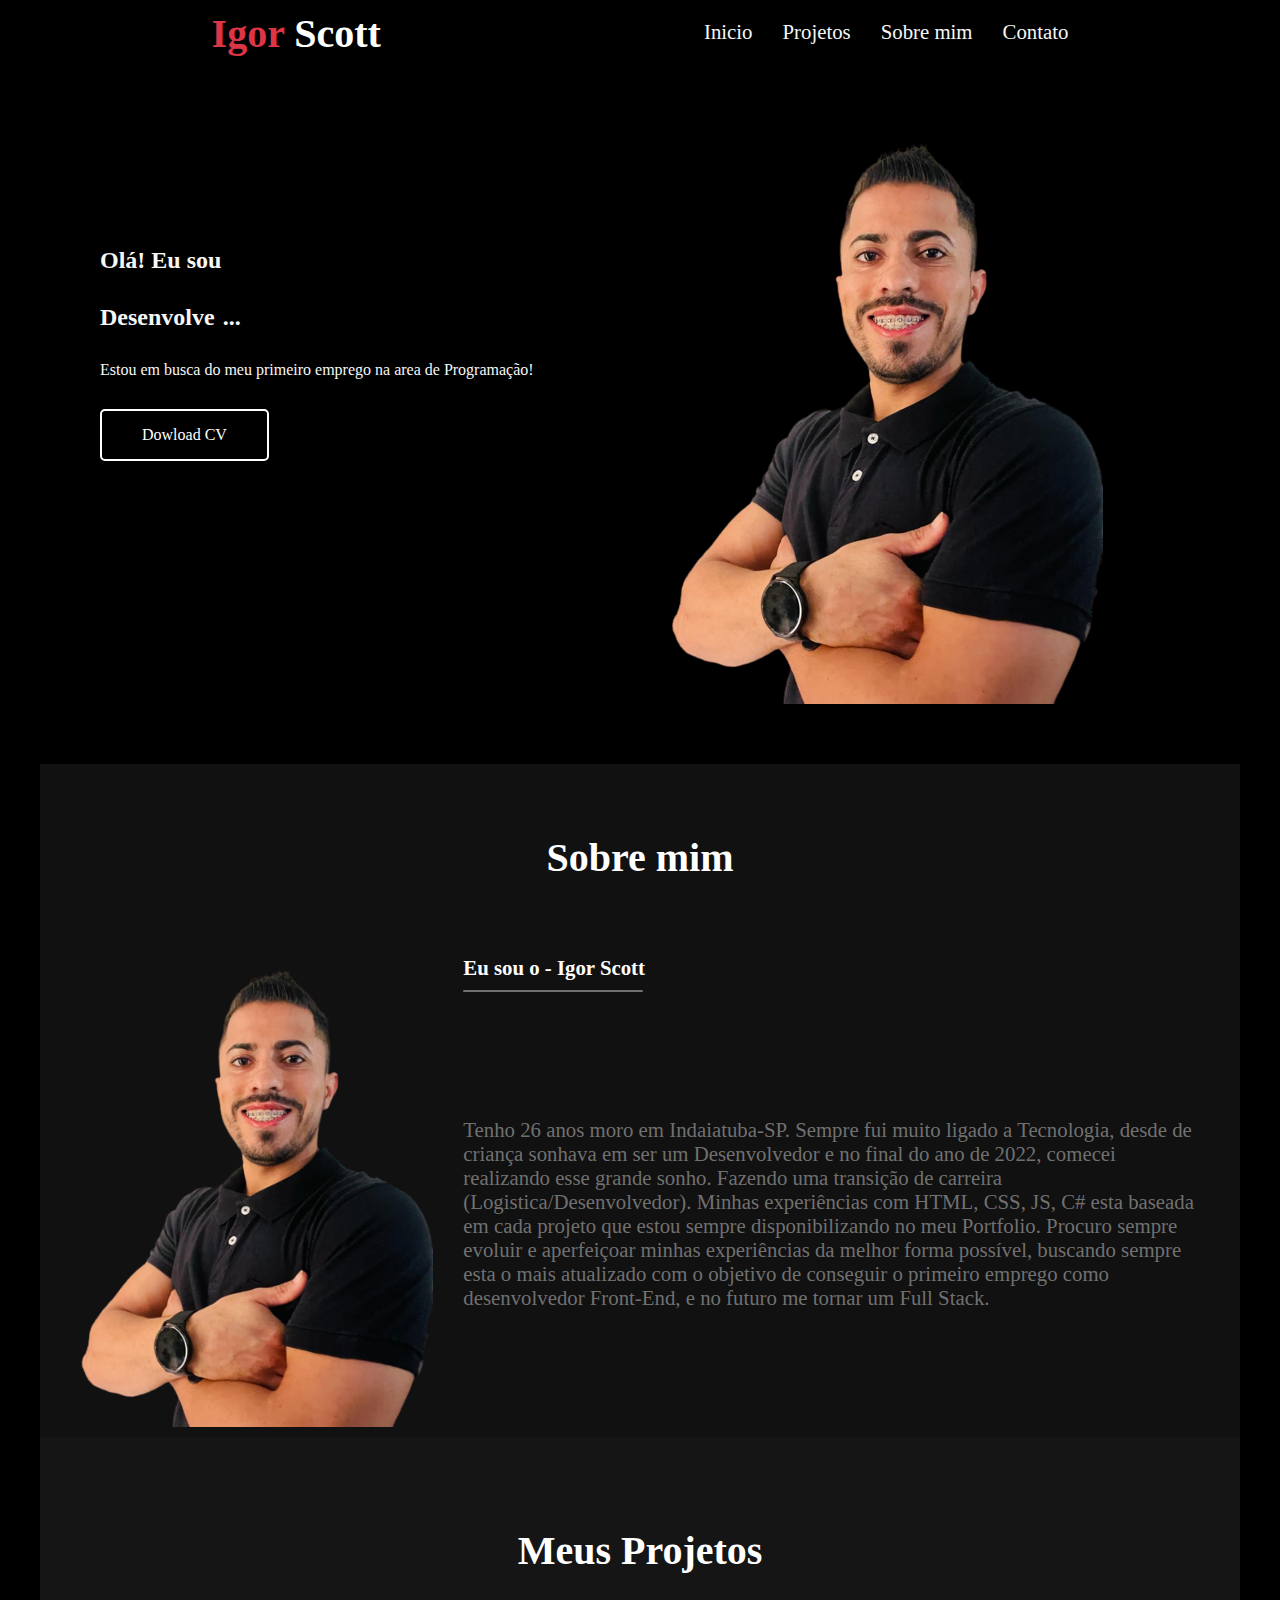
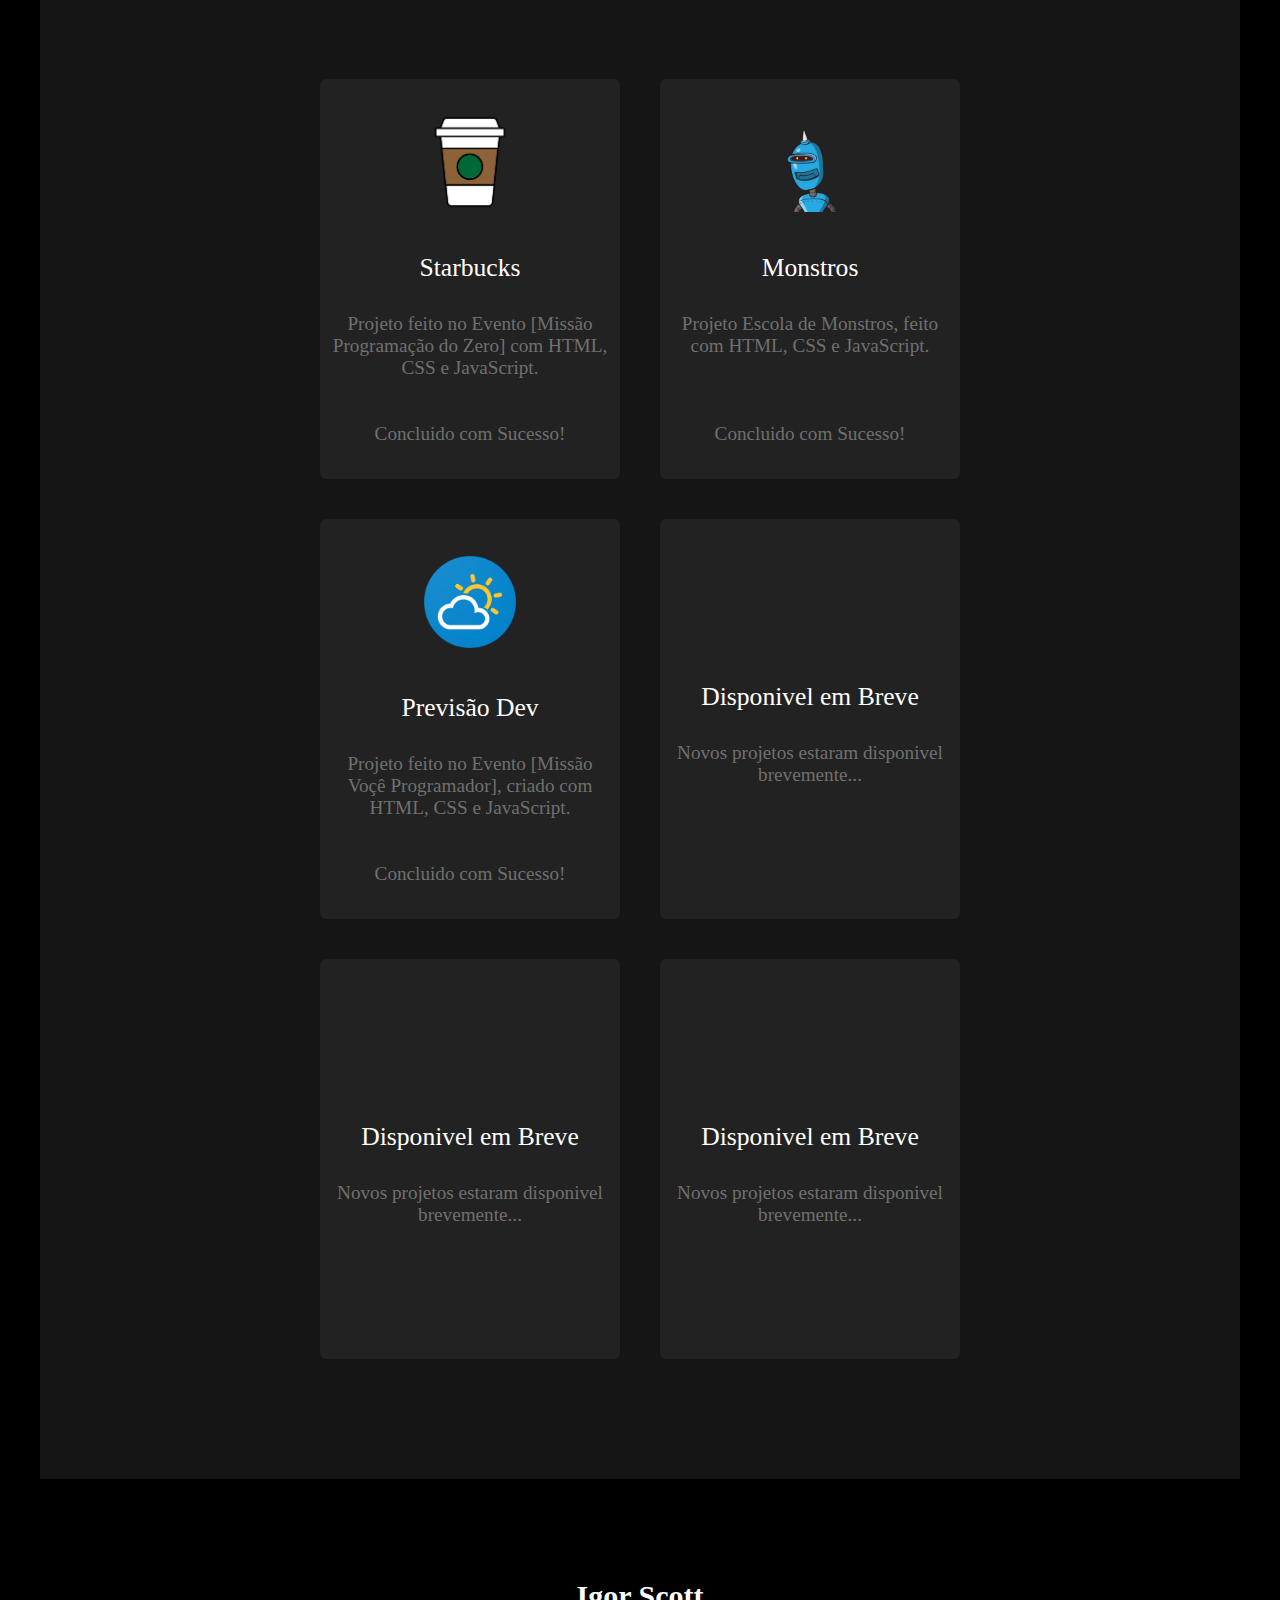
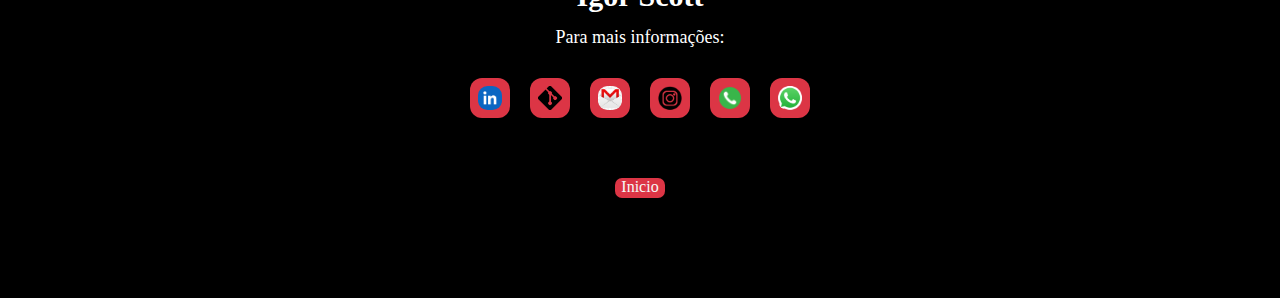
==== index.html @ 95c555ff "Meu Portfolio" ====
<!DOCTYPE html>
<html lang="pt-br">
  <head>
    <meta charset="UTF-8" />
    <meta http-equiv="X-UA-Compatible" content="IE=edge" />
    <meta name="viewport" content="width=device-width, initial-scale=1.0" />
    <link rel="stylesheet"href="https://cdnjs.cloudflare.com/ajax/libs/font-awesome/6.3.0/css/all.min.css"integrity="sha512-SzlrxWUlpfuzQ+pcUCosxcglQRNAq/DZjVsC0lE40xsADsfeQoEypE+enwcOiGjk/bSuGGKHEyjSoQ1zVisanQ=="crossorigin="anonymous"referrerpolicy="no-referrer"/>
    <link rel="stylesheet" href="style.css" />
    <title>Portfolio - Igor Scott</title>
  </head>

  <body>
    <header>
      <h1>Igor <span>Scott</span></h1>
      <nav id="home">
        <ul class="navegacao-primaria">
          <li><a href="#home">Inicio</a></li>
          <li><a href="#project">Projetos</a></li>
          <li><a href="#about">Sobre mim</a></li>
          <li><a href="#contact">Contato</a></li>
        </ul>
        <i class="fa-solid fa-bars"></i>
      </nav>
    </header>
    <section
      aria-label="Igor Scott curriculo e apresentação"
      class="section-cv"
    >
      <div>
        <h2>Olá! Eu sou</h2>
        <h2 class="digitando">Desenvolvedor Front-End</h2>
        <p>Estou em busca do meu primeiro emprego na area de Programação!</p>
        <a
          href="https://drive.google.com/file/d/1pf_SIWpUkxSCB7lhRSAq01IUIAcgKrnV/view?usp=share_link"
          target="_blank"
          >Dowload CV</a
        >
      </div>
      <img src="./assets/igor.png" alt="foto de Igor Scott" />
    </section>
    <main>
      <article class="sobre">
        <div class="sobre_titulo">
          <h1 id="about">Sobre mim</h1>
        </div>
        <img src="./assets/igor.png" alt="Segunda foto de Igor Scott" />
        <div class="sobre_conteudo">
          <div class="sobre_texto">
            <h1>Eu sou o - Igor Scott</h1>
            <p>
              Tenho 26 anos moro em Indaiatuba-SP. Sempre fui muito ligado a
              Tecnologia, desde de criança sonhava em ser um Desenvolvedor e no
              final do ano de 2022, comecei realizando esse grande sonho.
              Fazendo uma transição de carreira (Logistica/Desenvolvedor).
              Minhas experiências com HTML, CSS, JS, C# esta baseada em cada
              projeto que estou sempre disponibilizando no meu Portfolio.
              Procuro sempre evoluir e aperfeiçoar minhas experiências da melhor
              forma possível, buscando sempre esta o mais atualizado com o
              objetivo de conseguir o primeiro emprego como desenvolvedor
              Front-End, e no futuro me tornar um Full Stack.
            </p>
          </div>
        </div>
      </article>
    </main>
    <section class="services">
      <div class="sobre_titulo">
        <h1 id="project">Meus Projetos</h1>
        <div aria-label="seção apenas de ilustrações de botões">
          <span></span>
        </div>
      </div>
      <div class="my_services">
        <ul>
          <a
            href="https://igorsctt.github.io/Primeiro-Projeto-Starbucks/"
            target="_blank"
            ><li>
              <i
                ><img src="./assets/starbucks.png" alt="foto icon starbucks"
              /></i>
              <h3>Starbucks</h3>
              <p>
                Projeto feito no Evento [Missão Programação do Zero] com HTML,
                CSS e JavaScript.
                <br />
                <br />
                <br />
                Concluido com Sucesso!
              </p>
            </li>
          </a>
          <a href="https://igorsctt.github.io/Projeto-Monstros/" target="_blank"
            ><li>
              <i
                ><img src="./assets/monstro.png" alt="foto icon de um monstro"
              /></i>
              <h3>Monstros</h3>
              <p>
                Projeto Escola de Monstros, feito com HTML, CSS e JavaScript.
                <br />
                <br />
                <br />
                <br />
                Concluido com Sucesso!
              </p>
            </li>
          </a>
          <a href="https://igorsctt.github.io/Projeto-Previsao/" target="_blank"
            ><li>
              <i
                ><img
                  src="./assets/previsao.png"
                  alt="foto icon previsao do tempo"
              /></i>
              <h3>Previsão Dev</h3>
              <p>
                Projeto feito no Evento [Missão Voçê Programador], criado com
                HTML, CSS e JavaScript.
                <br />
                <br />
                <br />
                Concluido com Sucesso!
              </p>
            </li>
          </a>
          <li>
            <i class="fa-solid fa-pen-to-square"></i>
            <h3>Disponivel em Breve</h3>
            <p>Novos projetos estaram disponivel brevemente...</p>
          </li>
          <li>
            <i class="fa-solid fa-pen-to-square"></i>
            <h3>Disponivel em Breve</h3>
            <p>Novos projetos estaram disponivel brevemente...</p>
          </li>
          <li>
            <i class="fa-solid fa-pen-to-square"></i>
            <h3>Disponivel em Breve</h3>
            <p>Novos projetos estaram disponivel brevemente...</p>
          </li>
        </ul>
      </div>
    </section>

    <footer id="contact">
      <h5>Igor Scott</h5>

      <p>Para mais informações:</p>

      <div class="social">
        <a href="https://www.linkedin.com/in/igorsctt/" target="_blank">
          <img src="./assets/linkedin.png" alt="icon-linkdin"
        /></a>

        <a href="https://github.com/igorsctt" target="_blank">
          <img src="./assets/git.png" alt="icon-git"
        /></a>

        <a href="mailto:igor.ss2020@hotmail.com" target="_blank">
          <img src="./assets/email.jpg" alt="icon-email"
        /></a>

        <a href="https://www.instagram.com/igorsctt/" target="_blank">
          <img src="./assets/instagram.png" alt="icon-instagram"
        /></a>

        <a href="tel:+5519988872556" target="_blank">
          <img src="./assets/telefone.png" alt="icon-telefone"
        /></a>

        <a href="https://bit.ly/igorscot" target="_blank">
          <img src="./assets/whatsapp.png" alt="icon-whatsapp"
        /></a>
      </div>

      <a class="up" href="#home"> Inicio </a>
    </footer>

    <script src="./script.js"></script>
  </body>
</html>
---- style.css ----
* {
    padding: 0;
    margin: 0;
    box-sizing: border-box;
    list-style: none;
    text-decoration: none;
}

body {
    max-width: 1200px;
    margin: 0 auto;
    background-color: #000;
}

header {
    background-color: #000000;
    padding: 10px;
    display: flex;
    align-items: center;
    justify-content: space-around;
}

header h1 {
    color: #dc3545;
    font-size: 2.5rem;
}

header span {
    color: #fff;
}

header .navegacao-primaria {
    display: flex;
    gap: 30px;
    align-items: center;
}

header .navegacao-primaria li a {
    font-size: 1.3rem;
    color: #f7f7f7;
    width: 0px;
    height: 0px;
}

header .navegacao-primaria li a::after {
    content: '';
    width: 0px;
    display: block;
    height: 0px;
    border-bottom: 3px solid transparent;
    transition: .9s;
}


header .navegacao-primaria li a:hover::after {
    width: 100%;
    height: 0px;
    padding: 0px;
    border-bottom: 4px solid #dc3545;
}

.section-cv {
    display: grid;
    grid-template-columns: 1fr 1fr;
    justify-content: space-around;
    align-items: center;
    gap: 60px;
    background-color: #000000;
    padding: 60px;
}

.section-cv a:hover {
    background: #dc3545;
    border-radius: 10px;
}

.section-cv div {
    animation: inicializar .8s forwards;
    margin-top: 120px;
    align-self: start;
    display: grid;
    gap: 30px;
}

.section-cv div h2 {
    font-family: 'Poppins';
    font-weight: 600;
    color: #f7f7f7;
}

.digitando::after {
    content: '...';
    margin-left: 8px;
    opacity: 1;
    animation: pisca .9s infinite;
}

.section-cv div p {
    font-family: 'Poppins';
    font-weight: 200;
    color: #f7f7f7;
}

.section-cv div a {
    justify-self: start;
    color: #fff;
    padding: 15px 40px;
    border-radius: 5px;
    border: 2px solid #fff;
}

.section-cv img {
    max-width: 100%;
}

@keyframes pisca {
    from {
        opacity: 1;
    }

    to {
        opacity: 0;
    }
}

@keyframes inicializar {
    from {
        opacity: 0;
        transform: translate3d(0, -60px, 0);
    }

    to {
        opacity: 1;
        transform: translate3d(0, 0, 0);
    }
}

main {
    background-color: #111;
}

main .sobre {
    gap: 30px;
    padding: 40px;
    display: grid;
    justify-content: center;
    grid-template-columns: 1fr 1fr 1fr;
}

.sobre_titulo {
    margin: 30px 0;
    grid-column: 1/-1;
    color: #fff;
    text-align: center;
}

.sobre_titulo h1 {
    font-size: 2.5rem;
    color: #ffff;
    margin-bottom: 15px;
    font-family: 'Berkshire Swash', cursive;
}


.sobre_titulo p {
    color: #707070;
    font-size: 1.4rem;
    margin-bottom: 1rem;
    position: relative;
}

.sobre_titulo div {
    display: flex;
    gap: 10px;
    justify-content: center;
}


.sobre img {
    animation: ladoSecao .8s ease-in-out forwards;
    cursor: pointer;
    grid-row: 2;
    max-width: 100%;
    border-radius: 4px;
    filter: blur(0);
}

.sobre img:hover {
    transition: .5s ease-in;
    filter: blur(1px);
}

.sobre_conteudo {
    animation: sobeSecao .6s ease-in forwards;
    grid-column: 2/-1;
    color: #707070;
    display: grid;
    grid-template-columns: 1fr 1fr;
}

.sobre_texto {
    display: grid;
    grid-column: 1/-1;
    grid-column: 1fr 1fr;
}

.sobre_texto h1 {
    font-size: 1.3rem;
    grid-column: 1/-1;
    color: #fff;
}

.sobre_texto h1::after {
    content: '';
    margin: 10px 0;
    width: 180px;
    border-radius: 5px;
    height: 2px;
    background-color: #707070;
    display: block;
}

.sobre_texto p {
    font-size: 1.3rem;
    grid-row: 2;
    grid-column: 1/-1;
}

.sobre_info {
    margin-top: 30px;
    display: grid;
    align-items: center;
    gap: 15px;
    grid-template-columns: 1fr 1fr;
    grid-row: 3;
    grid-column: 1/-1;
}

.sobre_info i {
    color: #dc3545;
    display: inline-block;
    padding-right: 15px;
    font-size: 1.5rem;
}

.sobre_info p {
    font-size: 1rem;
}


@keyframes sobeSecao {
    from {
        transform: translate3d(60px, 0, 0);
    }

    to {
        transform: translate3d(0, 0, 0);
    }
}

@keyframes ladoSecao {
    from {
        transform: translate3d(-60px, 0, 0);
        transition: .5s;
    }

    to {
        transform: translate3d(0, 0, 0);
    }
}

@media(max-width: 992px) {

    .sobre img {
        grid-column: 1/-1;
        justify-self: center;
    }

    .sobre_conteudo {
        grid-column: 1/-1;
    }
}

@media(max-width: 992px) {
    .section-cv img {
        display: none;
    }

    header {
        justify-content: space-between;
        padding: 30px 70px;
    }

    .section-cv {
        background-image: url(./assets/igor.png);
        grid-template-columns: 1fr;
        background-size: cover;
        background-repeat: no-repeat;
    }

    header .navegacao-primaria {
        display: none;
    }

    header i {
        color: #f7f7f7;
        font-size: 3rem;
    }

    header .navegacao-primaria.ativado {
        display: grid;
        position: absolute;
        gap: 40px;
        background: linear-gradient(rgba(43, 42, 42, 0.176), rgba(46, 46, 46, 0.724));
        right: 10px;
        padding: 30px;
        top: 80px;
        z-index: 5;
        font-size: 1.6rem;
        font-weight: bold;
        border-radius: 0 0 4px 4px;
        animation: sobeSecao .8s ease-in-out forwards;
    }

}

.services {
    background-color: #151515;
    margin-top: -30px;
    padding: 60px;
}

.my_services {
    padding: 60px;
}

.my_services ul {
    justify-content: center;
    align-items: center;
    display: flex;
    flex-wrap: wrap;
    gap: 40px 40px;
}

.my_services li {
    cursor: pointer;
    position: relative;
    padding: 10px;
    border-radius: 6px;
    display: grid;
    align-content: center;
    gap: 30px;
    text-align: center;
    max-width: 300px;
    background-color: #222;
    height: 400px;
}

.my_services li i {
    font-size: 3rem;
    color: #dc3545;
}

.my_services li img {
    width: 100px;
    height: 100px;
}

.my_services li h3 {
    color: #fff;
    font-size: 1.6rem;
    font-family: 'Poppins';
    font-weight: 500;
}

.my_services li p {
    color: #707070;
    font-size: 1.2rem;
}

.my_services li::before {
    content: '';
    border-radius: 10px;
    transition: .5s ease-in;
    width: 0;
    height: 0;
    position: absolute;
    top: -1px;
    right: -1px;
    border-top: 2px solid transparent;
    border-right: 2px solid transparent;
}

.my_services li::after {
    content: '';
    border-radius: 10px;
    width: 110px;
    transition: .5s ease-in;
    height: 30px;
    position: absolute;
    bottom: -2px;
    left: -2px;
    border-bottom: 2px solid transparent;
    border-left: 2px solid transparent;
}

.my_services li:hover::before {
    width: 100%;
    height: 100%;
    border-top: 2px solid red;
    border-right: 2px solid red;
}

.my_services li:hover::after {
    width: 100%;
    height: 100%;
    border-bottom: 2px solid red;
    border-left: 2px solid red;
}

footer {
    background: #000;
    padding-top: 100px;
    padding-bottom: 100px;
    display: flex;
    flex-direction: column;
    align-items: center;
    justify-content: center;
}

footer h5 {
    color: #ffffff;
    font-size: 30px;
}

footer p {
    color: #ffffff;
    font-size: 18px;
    margin-top: 14px;
    margin-bottom: 30px;
}

.social {
    display: flex;
    gap: 20px;
}

.social img {
    height: 24px;
    border-radius: 40%;
}


.social a {
    background: #dc3545;
    border-radius: 30%;
    display: flex;
    align-items: center;
    justify-content: center;
    height: 40px;
    width: 40px;
    cursor: pointer;
}

.social a:hover {
    transform: scale(1.3);
    transition: 0.5s;
}

footer .up {
    margin-top: 60px;
    height: 20px;
    width: 50px;
    border-radius: 7px;
    text-align: center;
    color: #f7f7f7;
    border-bottom: #f7f7f7;
    background: #dc3545;
}

footer .up:hover {
    transform: scale(1.3);
    transition: 0.5s;
}
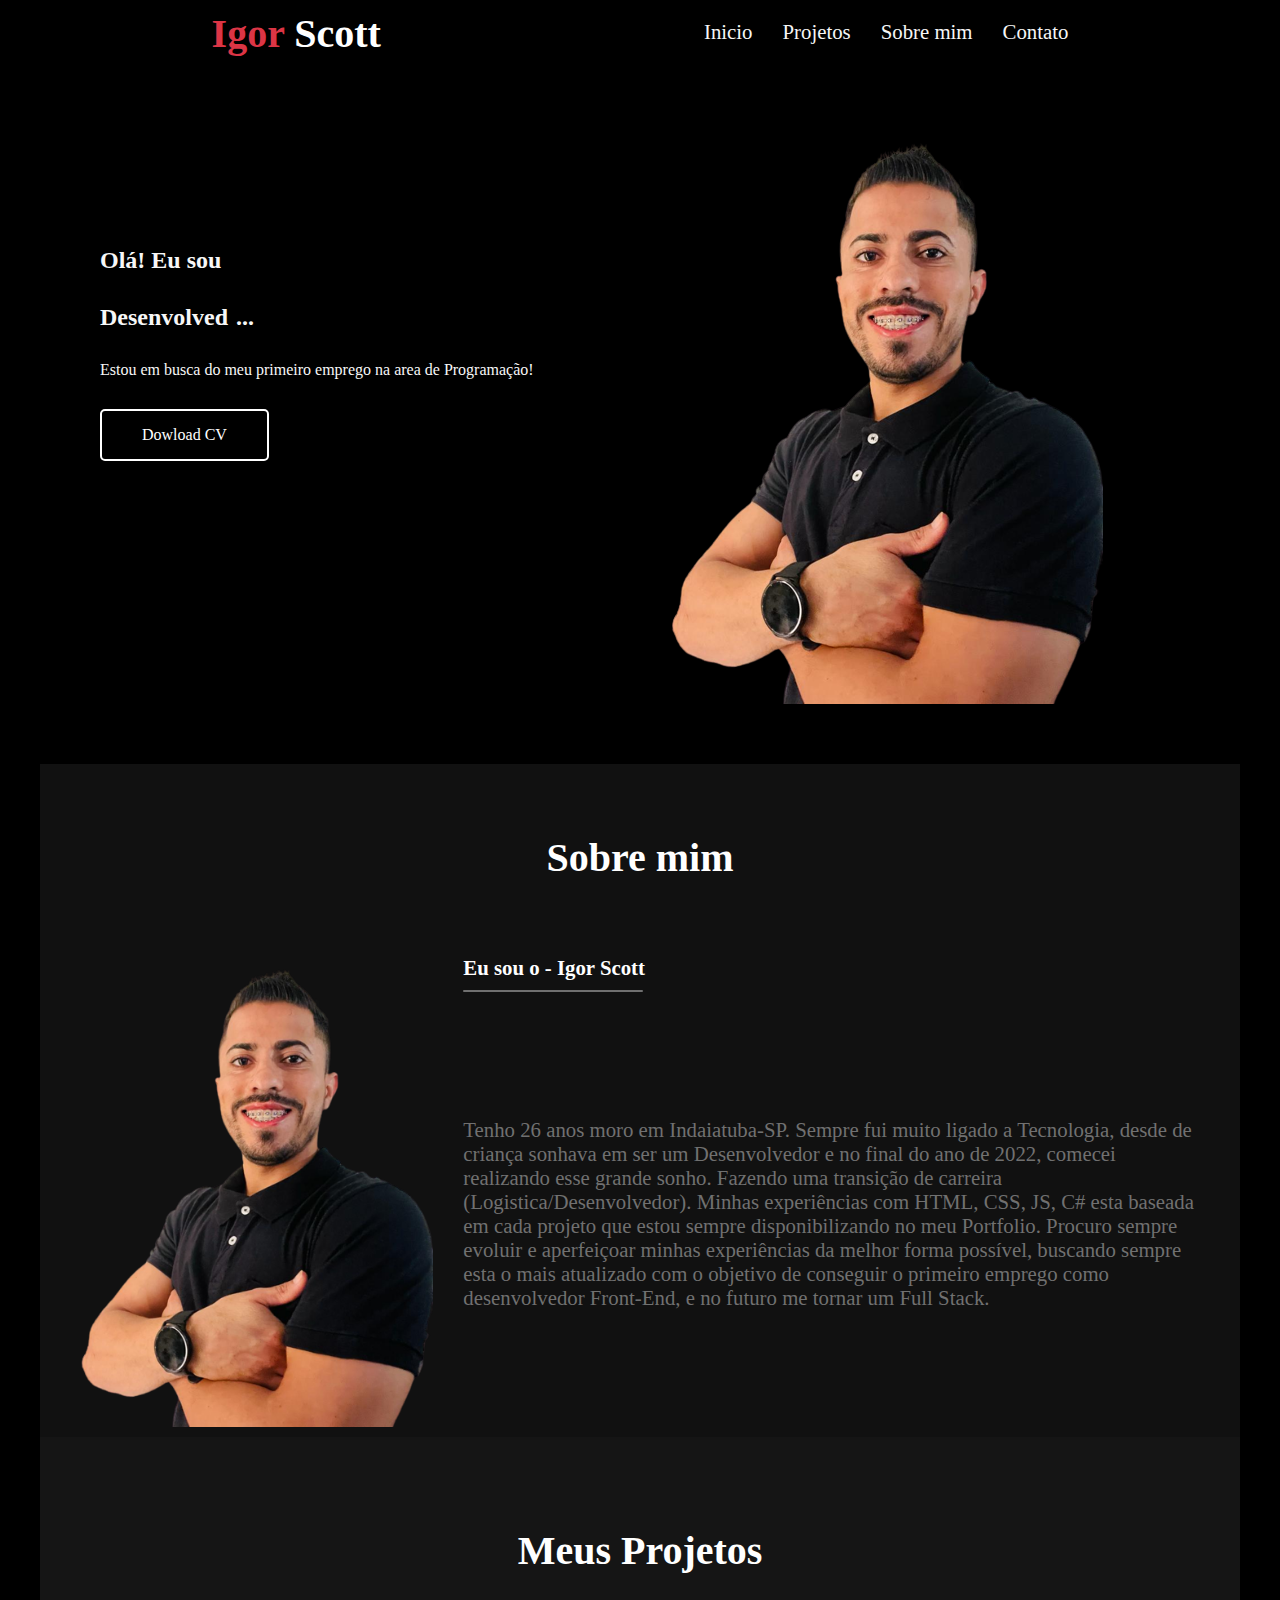
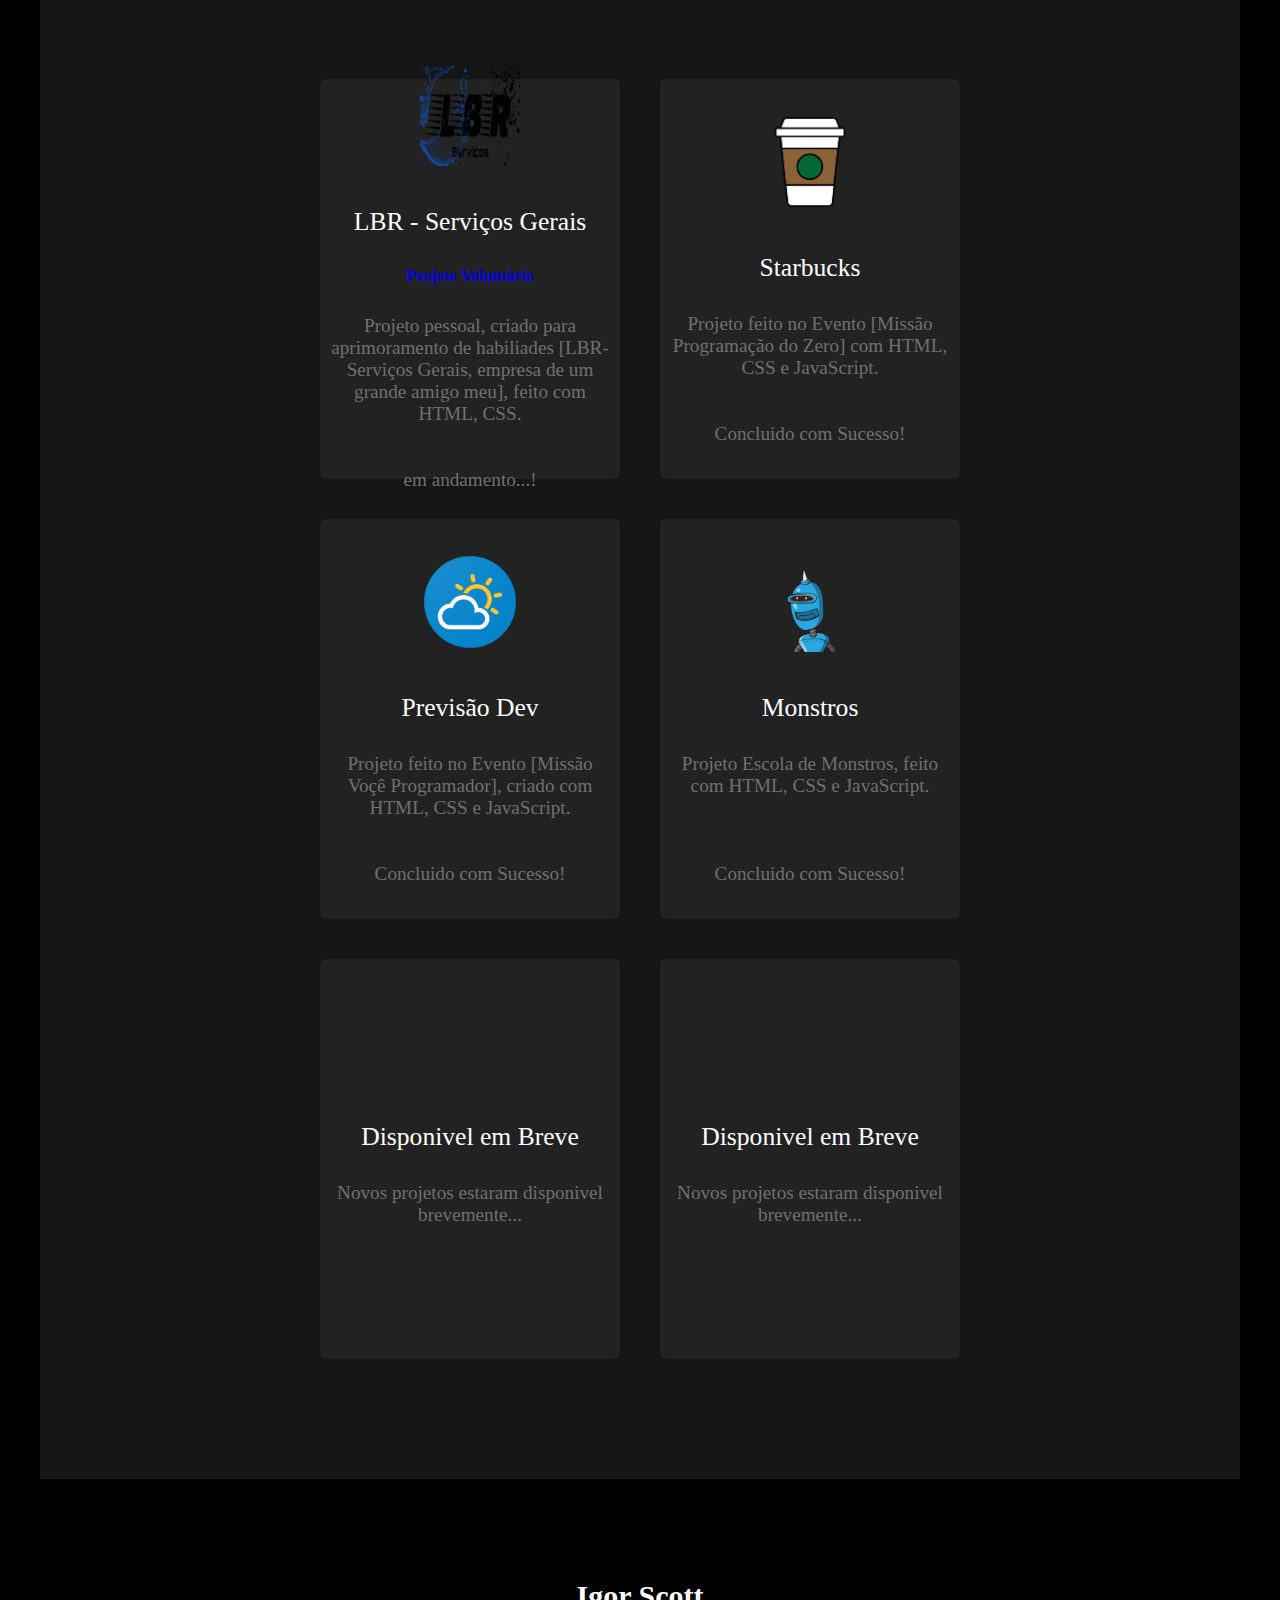
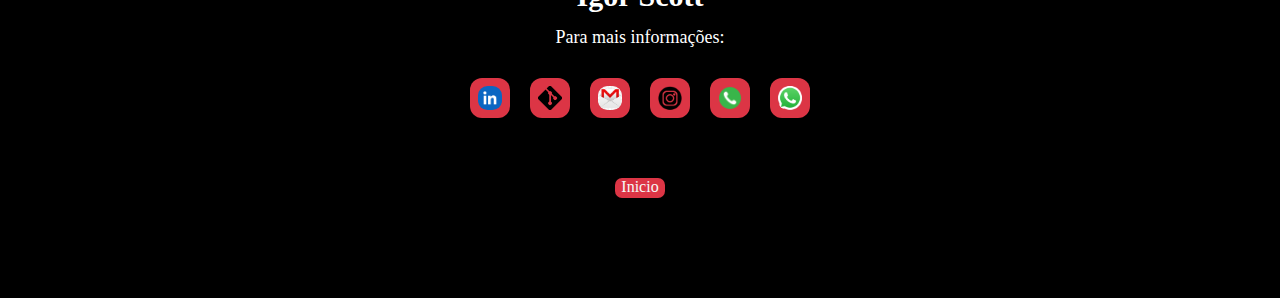
==== commit 2779aca5: "Novo Projeto Adicionado" ====
--- a/index.html
+++ b/index.html
@@ -72,10 +72,27 @@
       </div>
       <div class="my_services">
         <ul>
-          <a
-            href="https://igorsctt.github.io/Primeiro-Projeto-Starbucks/"
-            target="_blank"
-            ><li>
+          <a href="https://igorsctt.github.io/ProjetoLBR/" target="_blank"
+          ><li>
+            <i
+              ><img
+                src="./assets/lbr.png"
+                alt="foto icon lbr- serviços gerais"
+            /></i>
+            <h3>LBR - Serviços Gerais</h3>
+            <h4>Projeto Voluntário</h4>
+            <p>
+              Projeto pessoal, criado para aprimoramento de habiliades [LBR-Serviços Gerais, empresa de um grande amigo meu], feito com
+              HTML, CSS.
+              <br />
+              <br />
+              <br />
+              em andamento...!
+            </p>
+          </li>
+        </a>
+          <a href="https://igorsctt.github.io/Primeiro-Projeto-Starbucks/" target="_blank">
+            <li>
               <i
                 ><img src="./assets/starbucks.png" alt="foto icon starbucks"
               /></i>
@@ -83,22 +100,6 @@
               <p>
                 Projeto feito no Evento [Missão Programação do Zero] com HTML,
                 CSS e JavaScript.
-                <br />
-                <br />
-                <br />
-                Concluido com Sucesso!
-              </p>
-            </li>
-          </a>
-          <a href="https://igorsctt.github.io/Projeto-Monstros/" target="_blank"
-            ><li>
-              <i
-                ><img src="./assets/monstro.png" alt="foto icon de um monstro"
-              /></i>
-              <h3>Monstros</h3>
-              <p>
-                Projeto Escola de Monstros, feito com HTML, CSS e JavaScript.
-                <br />
                 <br />
                 <br />
                 <br />
@@ -124,20 +125,31 @@
               </p>
             </li>
           </a>
+        <a href="https://igorsctt.github.io/Projeto-Monstros/" target="_blank">
+          <li>
+            <i
+              ><img src="./assets/monstro.png" alt="foto icon de um monstro"
+            /></i>
+            <h3>Monstros</h3>
+            <p>
+              Projeto Escola de Monstros, feito com HTML, CSS e JavaScript.
+              <br />
+              <br />
+              <br />
+              <br />
+              Concluido com Sucesso!
+            </p>
+          </li>
+      </a>
           <li>
             <i class="fa-solid fa-pen-to-square"></i>
             <h3>Disponivel em Breve</h3>
-            <p>Novos projetos estaram disponivel brevemente...</p>
+            <p><span>Novos projetos estaram disponivel brevemente...</span></p>
           </li>
           <li>
             <i class="fa-solid fa-pen-to-square"></i>
             <h3>Disponivel em Breve</h3>
-            <p>Novos projetos estaram disponivel brevemente...</p>
-          </li>
-          <li>
-            <i class="fa-solid fa-pen-to-square"></i>
-            <h3>Disponivel em Breve</h3>
-            <p>Novos projetos estaram disponivel brevemente...</p>
+            <p><span>Novos projetos estaram disponivel brevemente...</span></p>
           </li>
         </ul>
       </div>
--- a/style.css
+++ b/style.css
@@ -4,6 +4,10 @@
     box-sizing: border-box;
     list-style: none;
     text-decoration: none;
+}
+
+html {
+    scroll-behavior: smooth;
 }
 
 body {
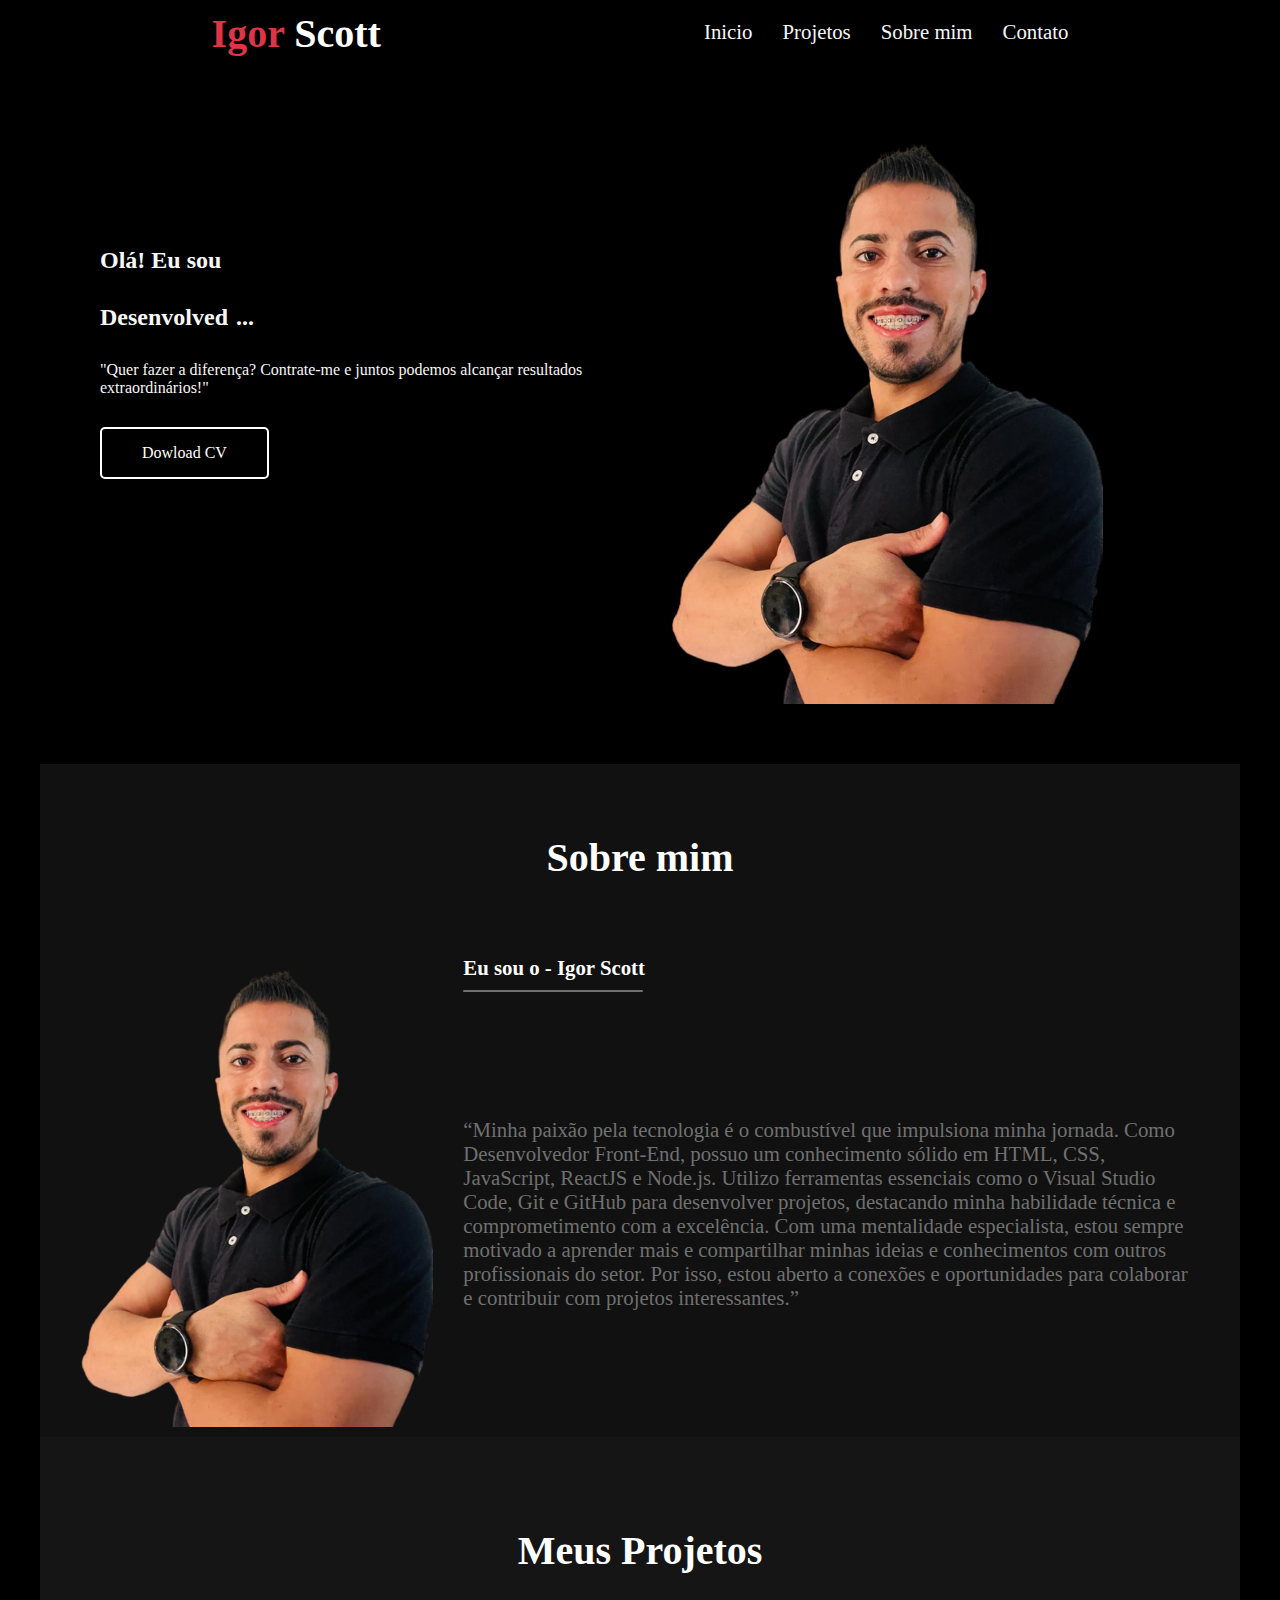
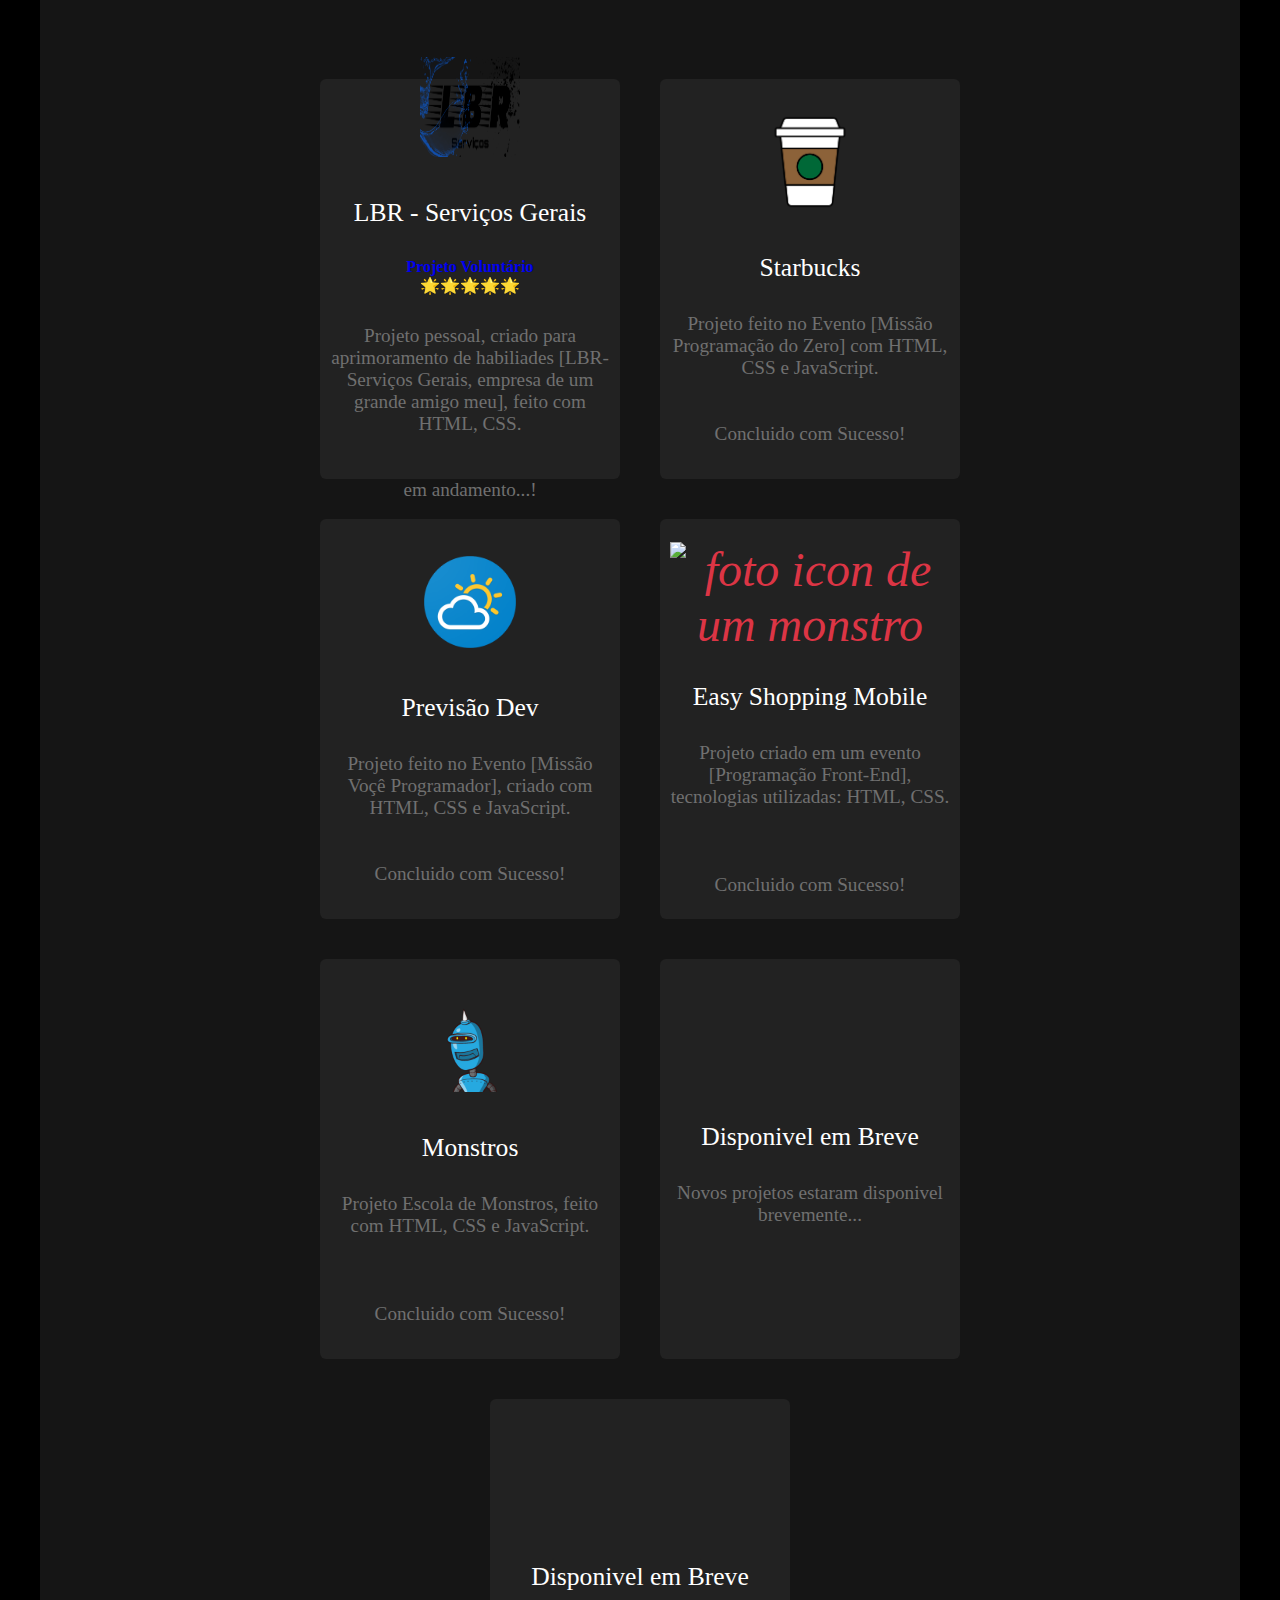
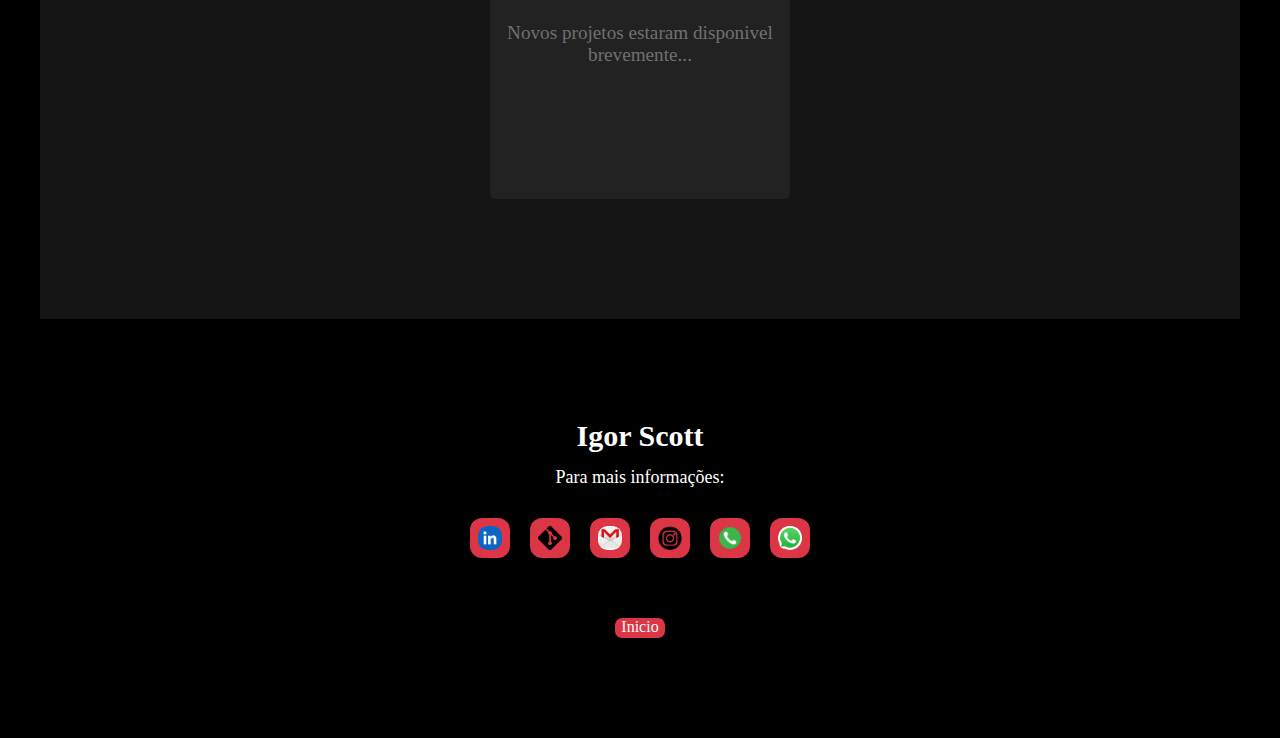
==== commit 0ae83526: "Alteração do nome" ====
--- a/index.html
+++ b/index.html
@@ -1,88 +1,73 @@
 <!DOCTYPE html>
 <html lang="pt-br">
-  <head>
-    <meta charset="UTF-8" />
-    <meta http-equiv="X-UA-Compatible" content="IE=edge" />
-    <meta name="viewport" content="width=device-width, initial-scale=1.0" />
-    <link rel="stylesheet"href="https://cdnjs.cloudflare.com/ajax/libs/font-awesome/6.3.0/css/all.min.css"integrity="sha512-SzlrxWUlpfuzQ+pcUCosxcglQRNAq/DZjVsC0lE40xsADsfeQoEypE+enwcOiGjk/bSuGGKHEyjSoQ1zVisanQ=="crossorigin="anonymous"referrerpolicy="no-referrer"/>
-    <link rel="stylesheet" href="style.css" />
-    <title>Portfolio - Igor Scott</title>
-  </head>
 
-  <body>
-    <header>
-      <h1>Igor <span>Scott</span></h1>
-      <nav id="home">
-        <ul class="navegacao-primaria">
-          <li><a href="#home">Inicio</a></li>
-          <li><a href="#project">Projetos</a></li>
-          <li><a href="#about">Sobre mim</a></li>
-          <li><a href="#contact">Contato</a></li>
-        </ul>
-        <i class="fa-solid fa-bars"></i>
-      </nav>
-    </header>
-    <section
-      aria-label="Igor Scott curriculo e apresentação"
-      class="section-cv"
-    >
-      <div>
-        <h2>Olá! Eu sou</h2>
-        <h2 class="digitando">Desenvolvedor Front-End</h2>
-        <p>Estou em busca do meu primeiro emprego na area de Programação!</p>
-        <a
-          href="https://drive.google.com/file/d/1pf_SIWpUkxSCB7lhRSAq01IUIAcgKrnV/view?usp=share_link"
-          target="_blank"
-          >Dowload CV</a
-        >
+<head>
+  <meta charset="UTF-8" />
+  <meta http-equiv="X-UA-Compatible" content="IE=edge" />
+  <meta name="viewport" content="width=device-width, initial-scale=1.0" />
+  <link rel="stylesheet" href="https://cdnjs.cloudflare.com/ajax/libs/font-awesome/6.3.0/css/all.min.css"
+    integrity="sha512-SzlrxWUlpfuzQ+pcUCosxcglQRNAq/DZjVsC0lE40xsADsfeQoEypE+enwcOiGjk/bSuGGKHEyjSoQ1zVisanQ=="
+    crossorigin="anonymous" referrerpolicy="no-referrer" />
+  <link rel="stylesheet" href="style.css" />
+  <title>Portfolio - Igor Scott</title>
+</head>
+
+<body>
+  <header>
+    <h1>Igor <span>Scott</span></h1>
+    <nav id="home">
+      <ul class="navegacao-primaria">
+        <li><a href="#home">Inicio</a></li>
+        <li><a href="#project">Projetos</a></li>
+        <li><a href="#about">Sobre mim</a></li>
+        <li><a href="#contact">Contato</a></li>
+      </ul>
+      <i class="fa-solid fa-bars"></i>
+    </nav>
+  </header>
+  <section aria-label="Igor Scott curriculo e apresentação" class="section-cv">
+    <div>
+      <h2>Olá! Eu sou</h2>
+      <h2 class="digitando">Desenvolvedor Full-Stack</h2>
+      <p>"Quer fazer a diferença? Contrate-me e juntos podemos alcançar resultados extraordinários!"</p>
+      <a href="https://docs.google.com/document/d/1mInT9szb11eHv4o8vgE9SUz8rCRD0kmA/edit?usp=sharing&ouid=110657810390646828332&rtpof=true&sd=true"
+        target="_blank">Dowload CV</a>
+    </div>
+    <img src="./assets/igor.png" alt="foto de Igor Scott" />
+  </section>
+  <main>
+    <article class="sobre">
+      <div class="sobre_titulo">
+        <h1 id="about">Sobre mim</h1>
       </div>
-      <img src="./assets/igor.png" alt="foto de Igor Scott" />
-    </section>
-    <main>
-      <article class="sobre">
-        <div class="sobre_titulo">
-          <h1 id="about">Sobre mim</h1>
-        </div>
-        <img src="./assets/igor.png" alt="Segunda foto de Igor Scott" />
-        <div class="sobre_conteudo">
-          <div class="sobre_texto">
-            <h1>Eu sou o - Igor Scott</h1>
-            <p>
-              Tenho 26 anos moro em Indaiatuba-SP. Sempre fui muito ligado a
-              Tecnologia, desde de criança sonhava em ser um Desenvolvedor e no
-              final do ano de 2022, comecei realizando esse grande sonho.
-              Fazendo uma transição de carreira (Logistica/Desenvolvedor).
-              Minhas experiências com HTML, CSS, JS, C# esta baseada em cada
-              projeto que estou sempre disponibilizando no meu Portfolio.
-              Procuro sempre evoluir e aperfeiçoar minhas experiências da melhor
-              forma possível, buscando sempre esta o mais atualizado com o
-              objetivo de conseguir o primeiro emprego como desenvolvedor
-              Front-End, e no futuro me tornar um Full Stack.
-            </p>
-          </div>
-        </div>
-      </article>
-    </main>
-    <section class="services">
-      <div class="sobre_titulo">
-        <h1 id="project">Meus Projetos</h1>
-        <div aria-label="seção apenas de ilustrações de botões">
-          <span></span>
+      <img src="./assets/igor.png" alt="Segunda foto de Igor Scott" />
+      <div class="sobre_conteudo">
+        <div class="sobre_texto">
+          <h1>Eu sou o - Igor Scott</h1>
+          <p>
+            “Minha paixão pela tecnologia é o combustível que impulsiona minha jornada. Como Desenvolvedor Front-End, possuo um conhecimento sólido em HTML, CSS, JavaScript, ReactJS e Node.js. Utilizo ferramentas essenciais como o Visual Studio Code, Git e GitHub para desenvolver projetos, destacando minha habilidade técnica e comprometimento com a excelência. Com uma mentalidade especialista, estou sempre motivado a aprender mais e compartilhar minhas ideias e conhecimentos com outros profissionais do setor. Por isso, estou aberto a conexões e oportunidades para colaborar e contribuir com projetos interessantes.”
+          </p>
         </div>
       </div>
-      <div class="my_services">
-        <ul>
-          <a href="https://igorsctt.github.io/ProjetoLBR/" target="_blank"
-          ><li>
-            <i
-              ><img
-                src="./assets/lbr.png"
-                alt="foto icon lbr- serviços gerais"
-            /></i>
+    </article>
+  </main>
+  <section class="services">
+    <div class="sobre_titulo">
+      <h1 id="project">Meus Projetos</h1>
+      <div aria-label="seção apenas de ilustrações de botões">
+        <span></span>
+      </div>
+    </div>
+    <div class="my_services">
+      <ul>
+        <a href="https://igorsctt.github.io/ProjetoLBR/" target="_blank">
+          <li>
+            <i><img src="./assets/lbr.png" alt="foto icon lbr- serviços gerais" /></i>
             <h3>LBR - Serviços Gerais</h3>
-            <h4>Projeto Voluntário</h4>
+            <h4>Projeto Voluntário <br> 🌟🌟🌟🌟🌟</h4>
             <p>
-              Projeto pessoal, criado para aprimoramento de habiliades [LBR-Serviços Gerais, empresa de um grande amigo meu], feito com
+              Projeto pessoal, criado para aprimoramento de habiliades [LBR-Serviços Gerais, empresa de um grande amigo
+              meu], feito com
               HTML, CSS.
               <br />
               <br />
@@ -91,45 +76,51 @@
             </p>
           </li>
         </a>
-          <a href="https://igorsctt.github.io/Primeiro-Projeto-Starbucks/" target="_blank">
-            <li>
-              <i
-                ><img src="./assets/starbucks.png" alt="foto icon starbucks"
-              /></i>
-              <h3>Starbucks</h3>
-              <p>
-                Projeto feito no Evento [Missão Programação do Zero] com HTML,
-                CSS e JavaScript.
-                <br />
-                <br />
-                <br />
-                Concluido com Sucesso!
-              </p>
-            </li>
-          </a>
-          <a href="https://igorsctt.github.io/Projeto-Previsao/" target="_blank"
-            ><li>
-              <i
-                ><img
-                  src="./assets/previsao.png"
-                  alt="foto icon previsao do tempo"
-              /></i>
-              <h3>Previsão Dev</h3>
-              <p>
-                Projeto feito no Evento [Missão Voçê Programador], criado com
-                HTML, CSS e JavaScript.
-                <br />
-                <br />
-                <br />
-                Concluido com Sucesso!
-              </p>
-            </li>
-          </a>
+        <a href="https://igorsctt.github.io/Primeiro-Projeto-Starbucks/" target="_blank">
+          <li>
+            <i><img src="./assets/starbucks.png" alt="foto icon starbucks" /></i>
+            <h3>Starbucks</h3>
+            <p>
+              Projeto feito no Evento [Missão Programação do Zero] com HTML,
+              CSS e JavaScript.
+              <br />
+              <br />
+              <br />
+              Concluido com Sucesso!
+            </p>
+          </li>
+        </a>
+        <a href="https://igorsctt.github.io/Projeto-Previsao/" target="_blank">
+          <li>
+            <i><img src="./assets/previsao.png" alt="foto icon previsao do tempo" /></i>
+            <h3>Previsão Dev</h3>
+            <p>
+              Projeto feito no Evento [Missão Voçê Programador], criado com
+              HTML, CSS e JavaScript.
+              <br />
+              <br />
+              <br />
+              Concluido com Sucesso!
+            </p>
+          </li>
+        </a>
+        <a href="https://igorsctt.github.io/ProjetoEasyShoppingMobile/" target="_blank">
+          <li>
+            <i><img src="./assets/cellphone.png" alt="foto icon de um monstro" /></i>
+            <h3>Easy Shopping Mobile</h3>
+            <p>
+              Projeto criado em um evento [Programação Front-End], tecnologias utilizadas: HTML, CSS.
+              <br />
+              <br />
+              <br />
+              <br />
+              Concluido com Sucesso!
+            </p>
+          </li>
+        </a>
         <a href="https://igorsctt.github.io/Projeto-Monstros/" target="_blank">
           <li>
-            <i
-              ><img src="./assets/monstro.png" alt="foto icon de um monstro"
-            /></i>
+            <i><img src="./assets/monstro.png" alt="foto icon de um monstro" /></i>
             <h3>Monstros</h3>
             <p>
               Projeto Escola de Monstros, feito com HTML, CSS e JavaScript.
@@ -140,55 +131,50 @@
               Concluido com Sucesso!
             </p>
           </li>
-      </a>
-          <li>
-            <i class="fa-solid fa-pen-to-square"></i>
-            <h3>Disponivel em Breve</h3>
-            <p><span>Novos projetos estaram disponivel brevemente...</span></p>
-          </li>
-          <li>
-            <i class="fa-solid fa-pen-to-square"></i>
-            <h3>Disponivel em Breve</h3>
-            <p><span>Novos projetos estaram disponivel brevemente...</span></p>
-          </li>
-        </ul>
-      </div>
-    </section>
+        </a>
+        <li>
+          <i class="fa-solid fa-pen-to-square"></i>
+          <h3>Disponivel em Breve</h3>
+          <p><span>Novos projetos estaram disponivel brevemente...</span></p>
+        </li>
+        <li>
+          <i class="fa-solid fa-pen-to-square"></i>
+          <h3>Disponivel em Breve</h3>
+          <p><span>Novos projetos estaram disponivel brevemente...</span></p>
+        </li>
+      </ul>
+    </div>
+  </section>
 
-    <footer id="contact">
-      <h5>Igor Scott</h5>
+  <footer id="contact">
+    <h5>Igor Scott</h5>
 
-      <p>Para mais informações:</p>
+    <p>Para mais informações:</p>
 
-      <div class="social">
-        <a href="https://www.linkedin.com/in/igorsctt/" target="_blank">
-          <img src="./assets/linkedin.png" alt="icon-linkdin"
-        /></a>
+    <div class="social">
+      <a href="https://www.linkedin.com/in/igorscott/" target="_blank">
+        <img src="./assets/linkedin.png" alt="icon-linkdin" /></a>
 
-        <a href="https://github.com/igorsctt" target="_blank">
-          <img src="./assets/git.png" alt="icon-git"
-        /></a>
+      <a href="https://github.com/igorsctt" target="_blank">
+        <img src="./assets/git.png" alt="icon-git" /></a>
 
-        <a href="mailto:igor.ss2020@hotmail.com" target="_blank">
-          <img src="./assets/email.jpg" alt="icon-email"
-        /></a>
+      <a href="mailto:igor.ss2020@hotmail.com" target="_blank">
+        <img src="./assets/email.jpg" alt="icon-email" /></a>
 
-        <a href="https://www.instagram.com/igorsctt/" target="_blank">
-          <img src="./assets/instagram.png" alt="icon-instagram"
-        /></a>
+      <a href="https://www.instagram.com/developer.scott/" target="_blank">
+        <img src="./assets/instagram.png" alt="icon-instagram" /></a>
 
-        <a href="tel:+5519988872556" target="_blank">
-          <img src="./assets/telefone.png" alt="icon-telefone"
-        /></a>
+      <a href="tel:+5519988872556" target="_blank">
+        <img src="./assets/telefone.png" alt="icon-telefone" /></a>
 
-        <a href="https://bit.ly/igorscot" target="_blank">
-          <img src="./assets/whatsapp.png" alt="icon-whatsapp"
-        /></a>
-      </div>
+      <a href="https://bit.ly/igorscot" target="_blank">
+        <img src="./assets/whatsapp.png" alt="icon-whatsapp" /></a>
+    </div>
 
-      <a class="up" href="#home"> Inicio </a>
-    </footer>
+    <a class="up" href="#home"> Inicio </a>
+  </footer>
 
-    <script src="./script.js"></script>
-  </body>
-</html>
+  <script src="./script.js"></script>
+</body>
+
+</html>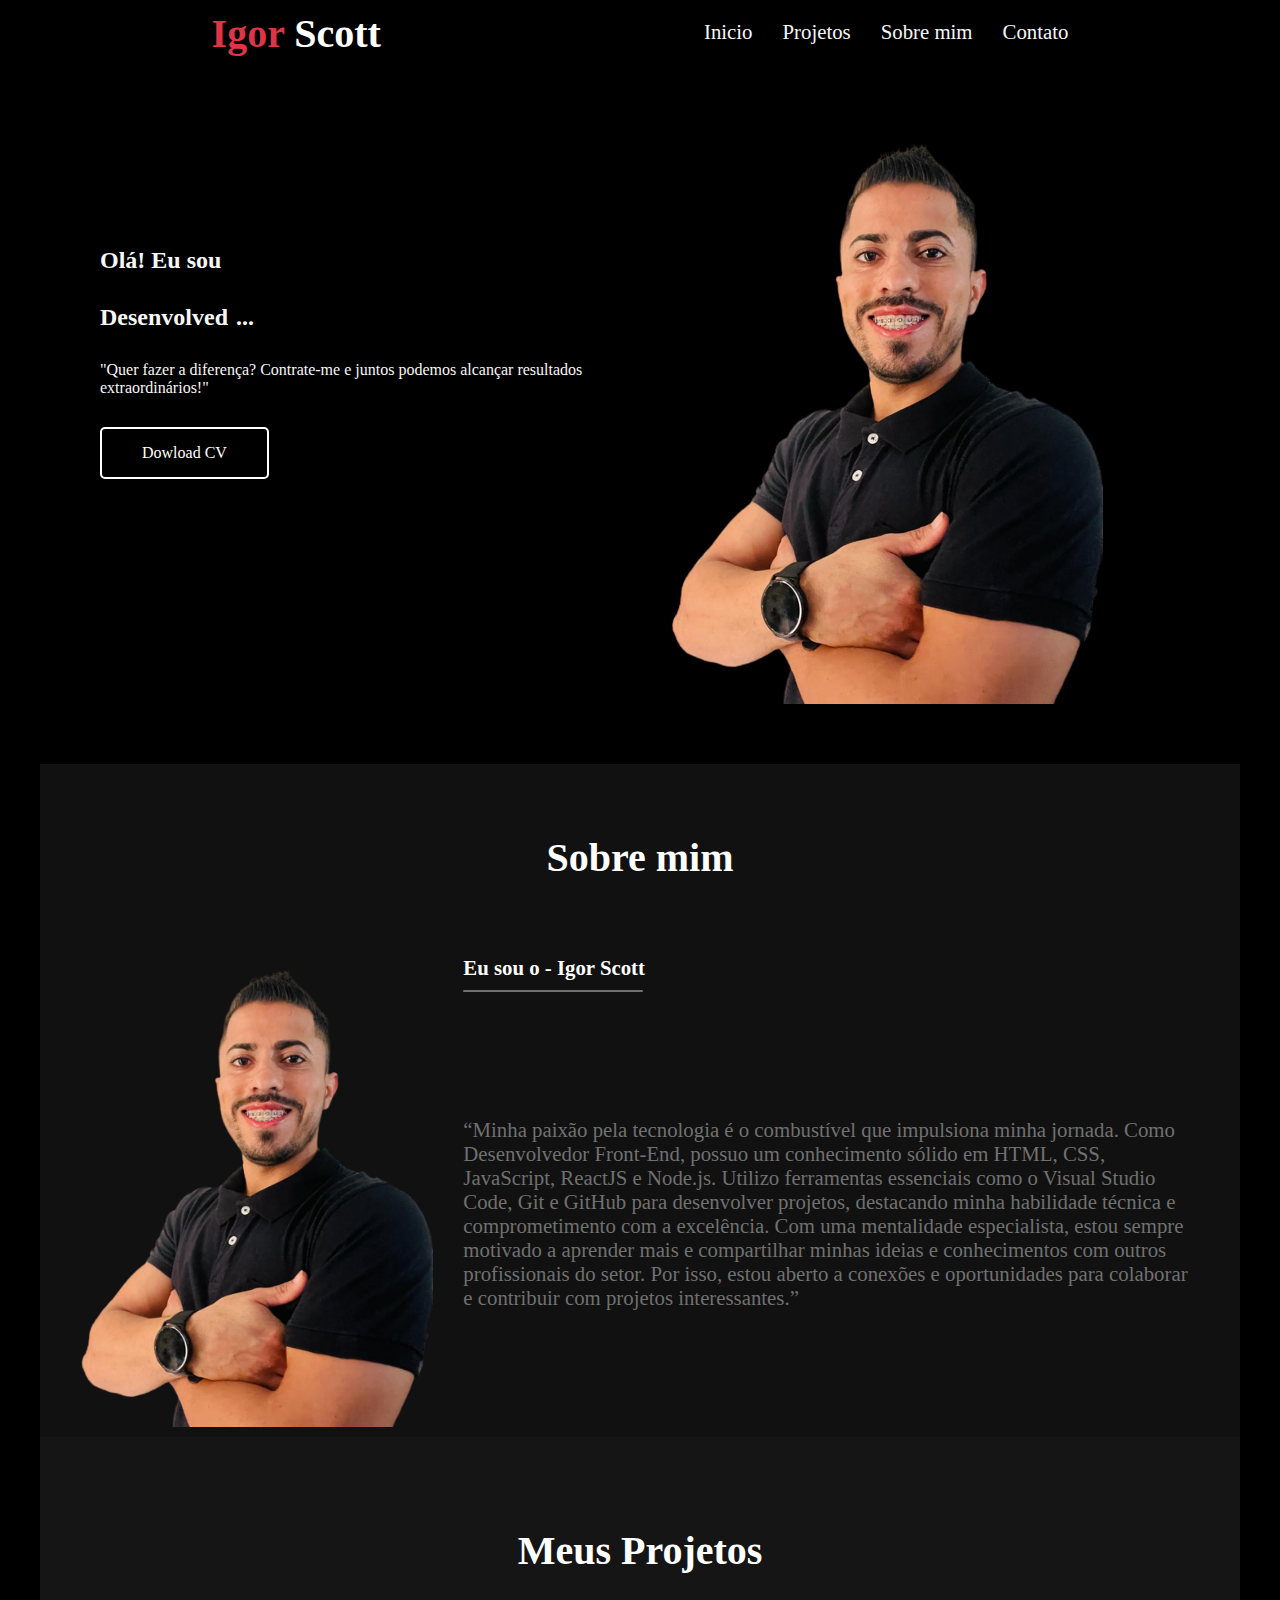
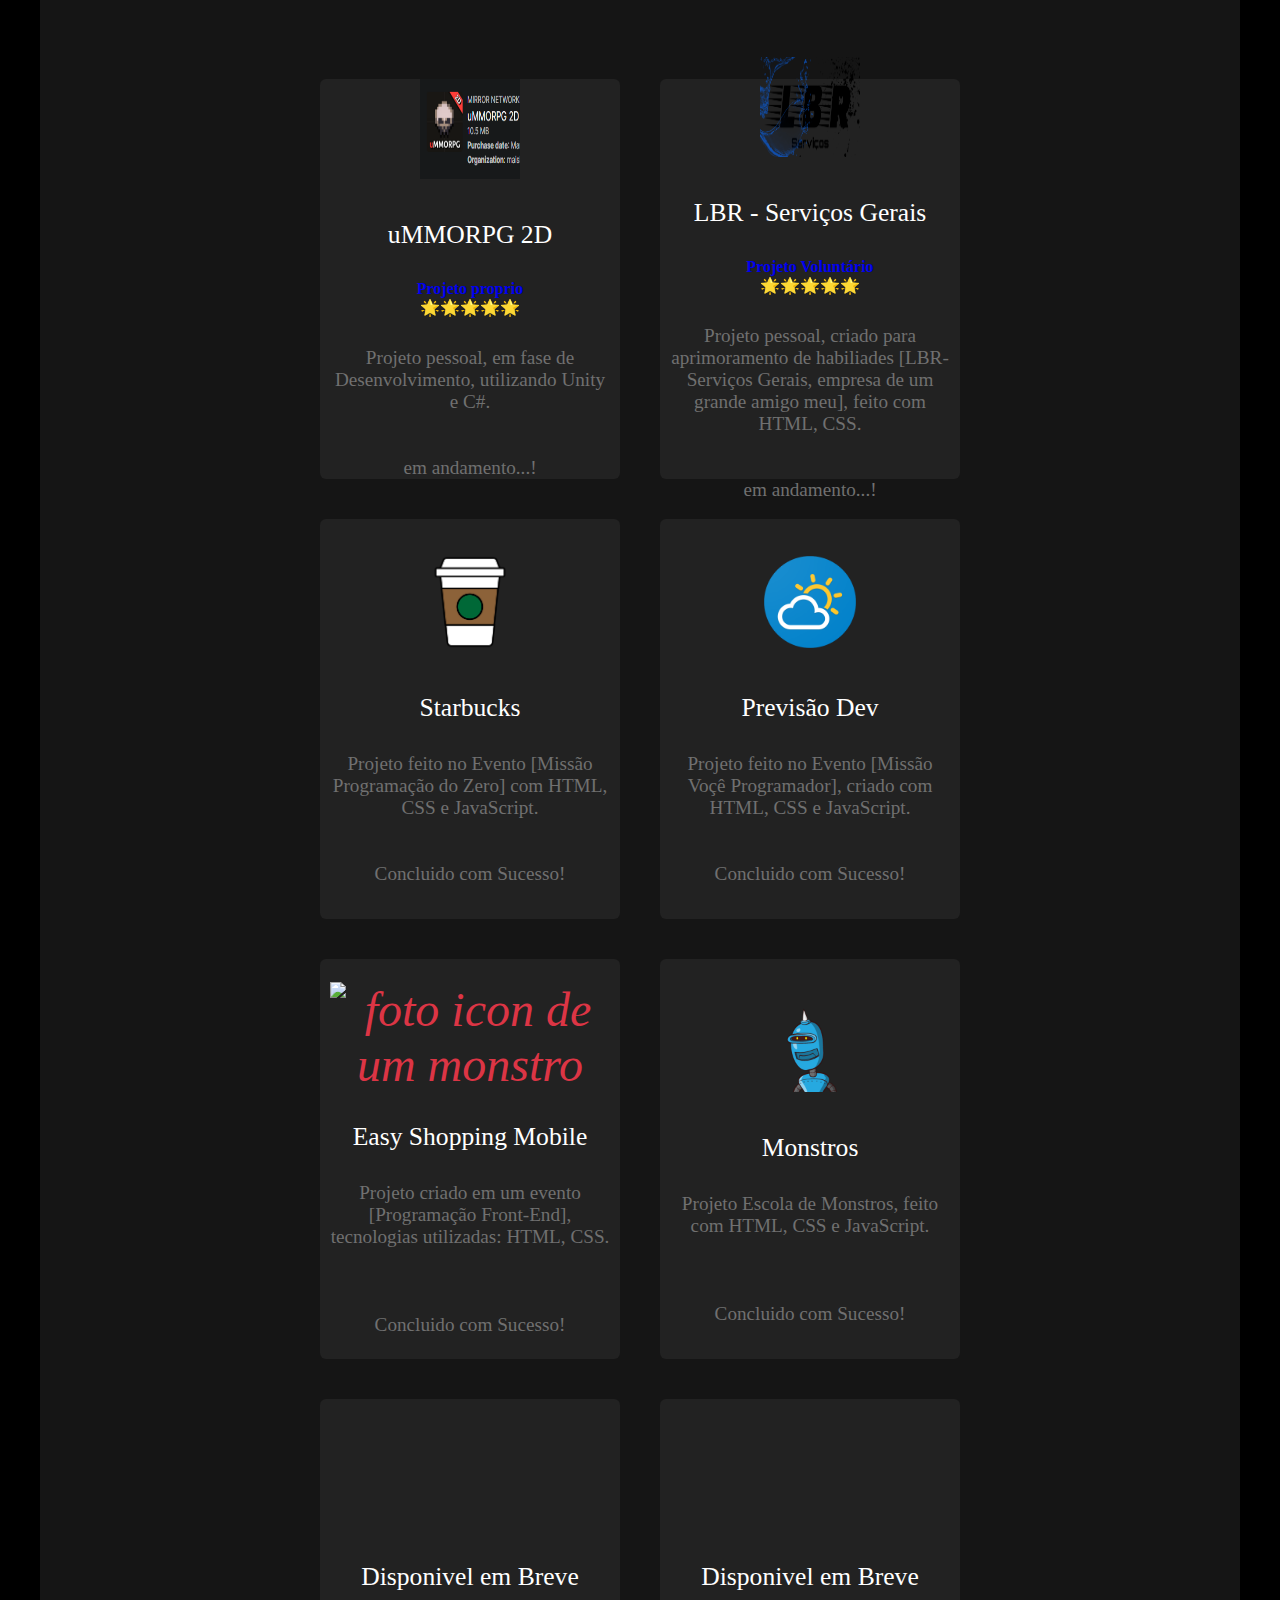
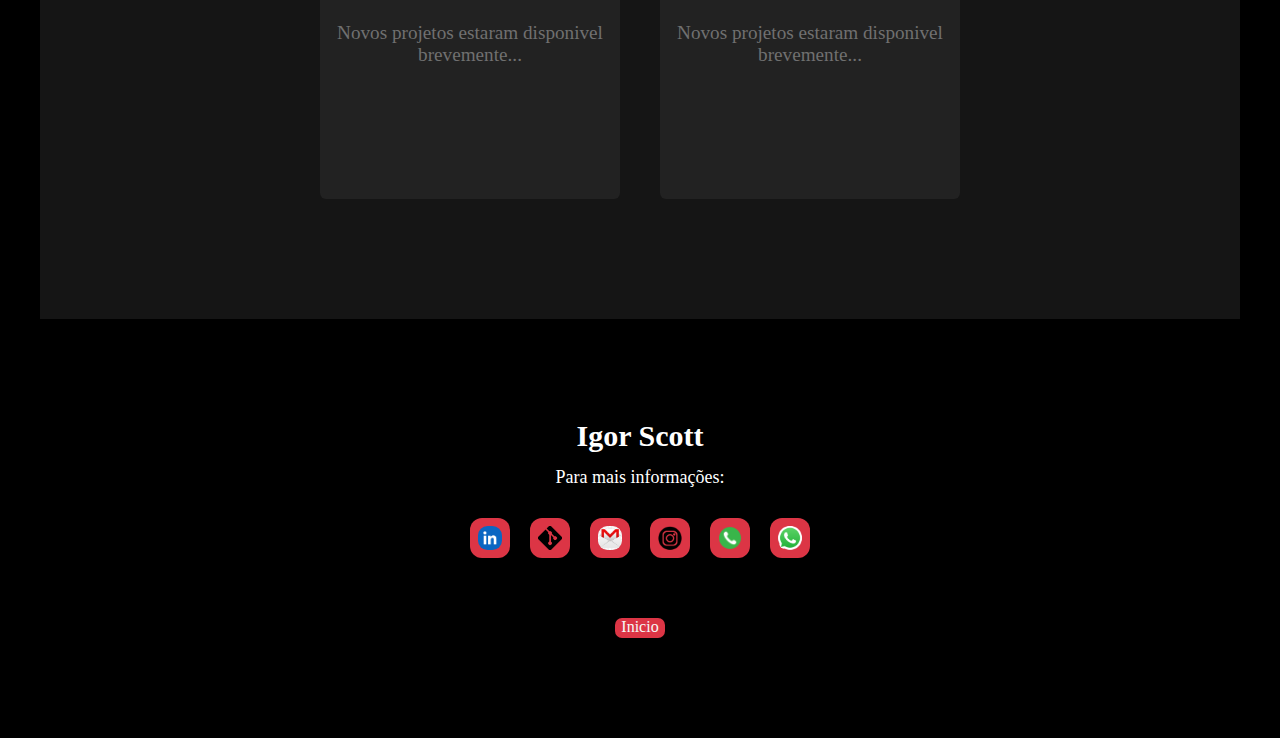
==== commit 54566d03: "Atualização de Projetos" ====
--- a/index.html
+++ b/index.html
@@ -9,7 +9,7 @@
     integrity="sha512-SzlrxWUlpfuzQ+pcUCosxcglQRNAq/DZjVsC0lE40xsADsfeQoEypE+enwcOiGjk/bSuGGKHEyjSoQ1zVisanQ=="
     crossorigin="anonymous" referrerpolicy="no-referrer" />
   <link rel="stylesheet" href="style.css" />
-  <title>Portfolio - Igor Scott</title>
+  <title>Portfolio - Igor Scott 2025</title>
 </head>
 
 <body>
@@ -60,6 +60,21 @@
     </div>
     <div class="my_services">
       <ul>
+        <a href="https://igorsctt.github.io/ProjetoLBR/" target="_blank">
+          <li>
+            <i><img src="./assets/uMMORPG.png" alt="foto icon lbr- serviços gerais" /></i>
+            <h3>uMMORPG 2D</h3>
+            <h4>Projeto proprio<br> 🌟🌟🌟🌟🌟</h4>
+            <p>
+              Projeto pessoal, em fase de Desenvolvimento, utilizando Unity e C#.
+              <br />
+              <br />
+              <br />
+              em andamento...!
+            </p>
+          </li>
+        </a>
+
         <a href="https://igorsctt.github.io/ProjetoLBR/" target="_blank">
           <li>
             <i><img src="./assets/lbr.png" alt="foto icon lbr- serviços gerais" /></i>
@@ -177,4 +192,4 @@
   <script src="./script.js"></script>
 </body>
 
-</html>+</html>
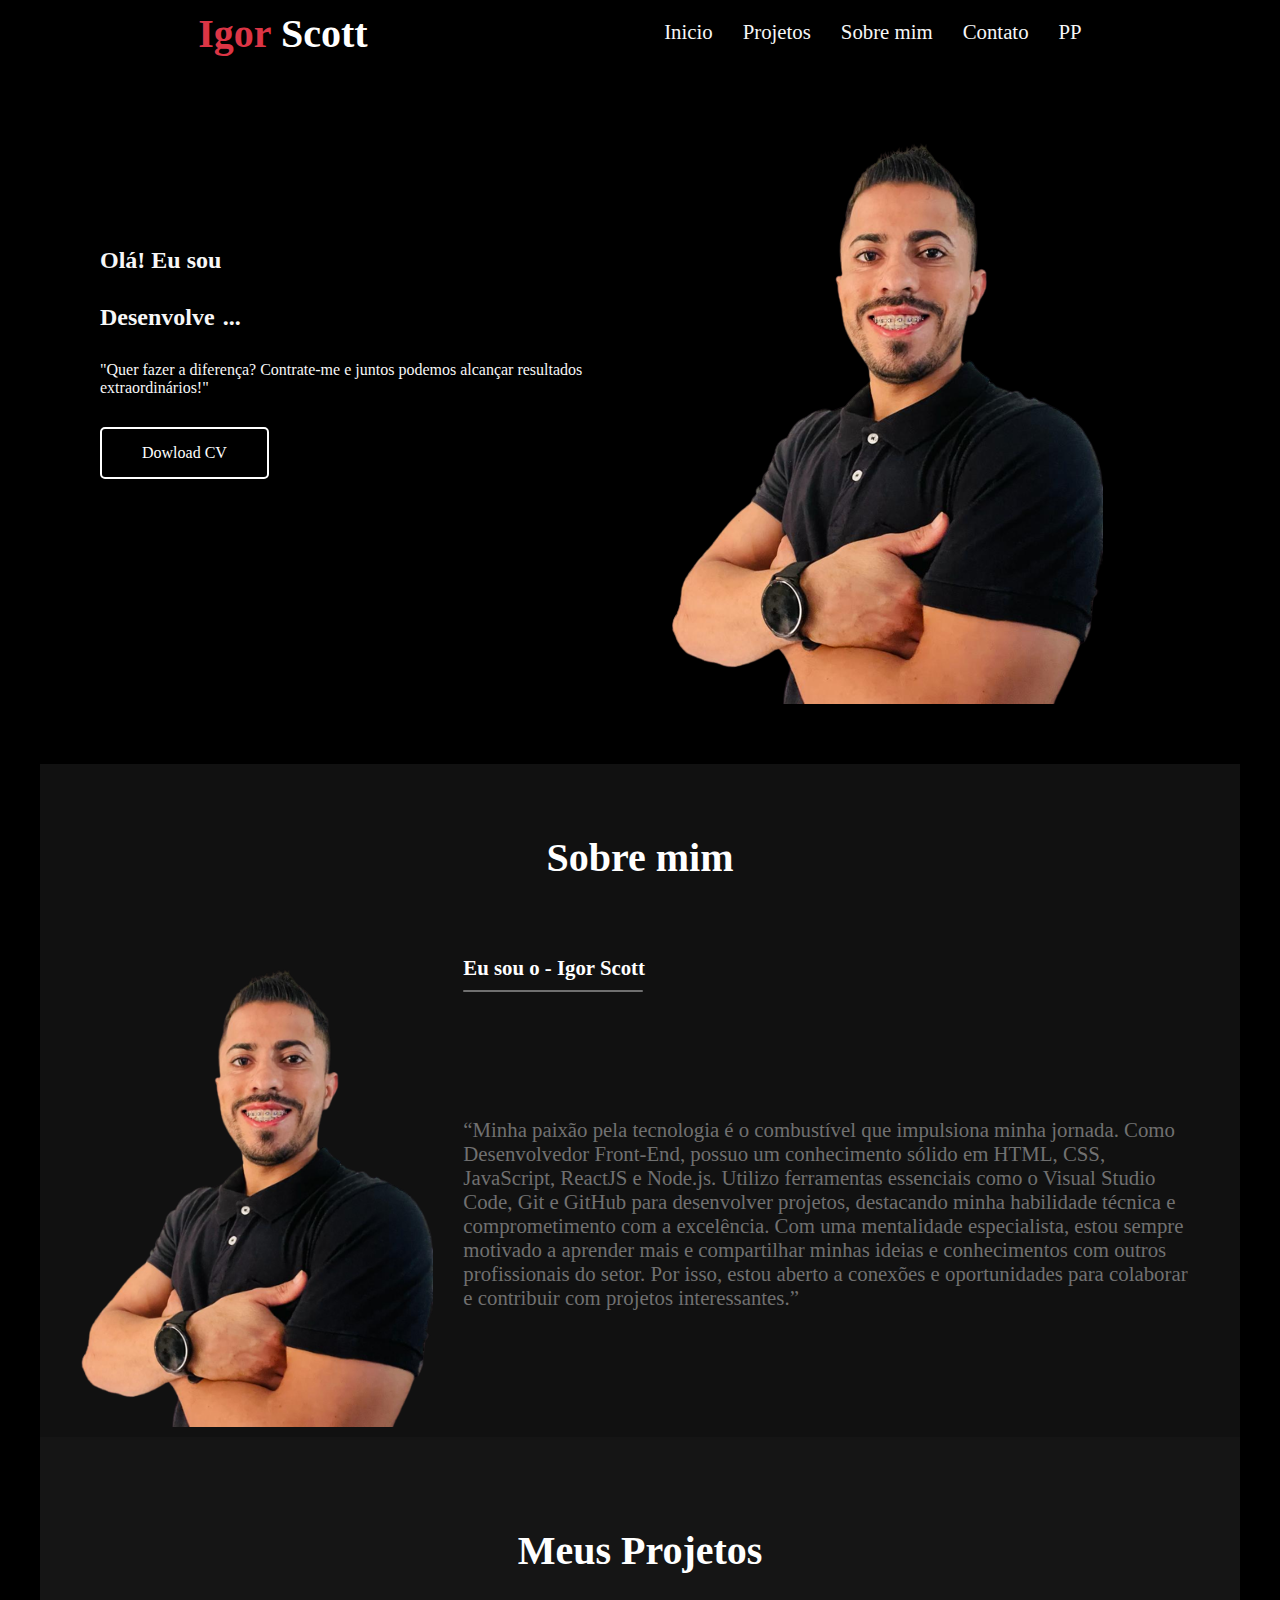
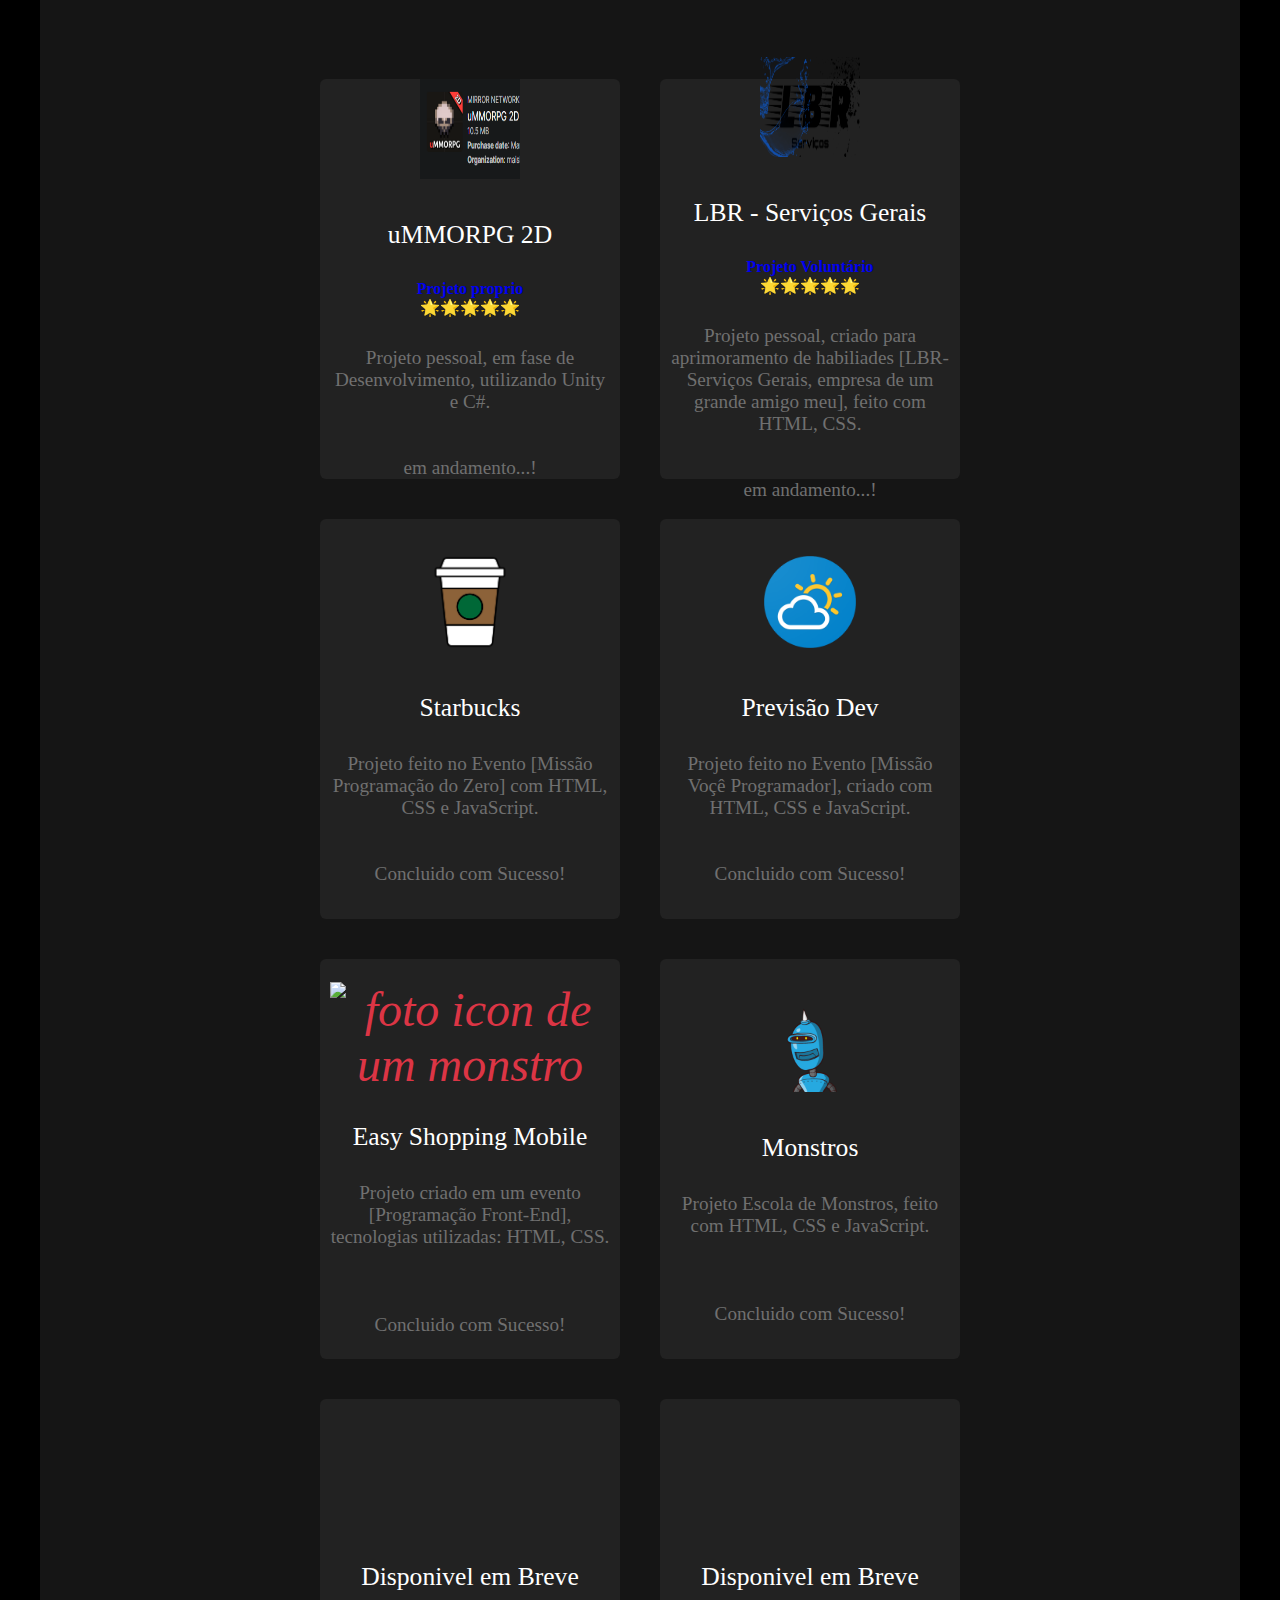
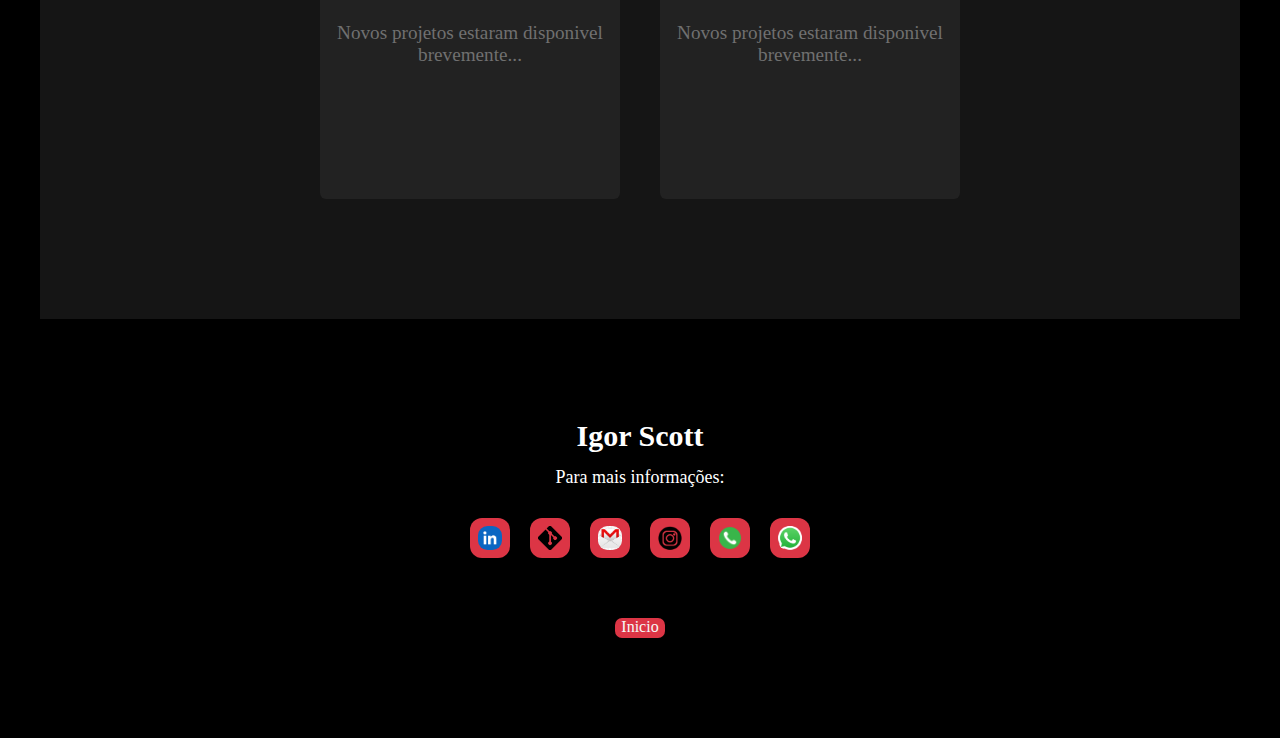
==== commit 6b6904bd: "PP Adicionada" ====
--- a/index.html
+++ b/index.html
@@ -21,6 +21,7 @@
         <li><a href="#project">Projetos</a></li>
         <li><a href="#about">Sobre mim</a></li>
         <li><a href="#contact">Contato</a></li>
+        <li><a href="/pp.html">PP</a></li>
       </ul>
       <i class="fa-solid fa-bars"></i>
     </nav>
